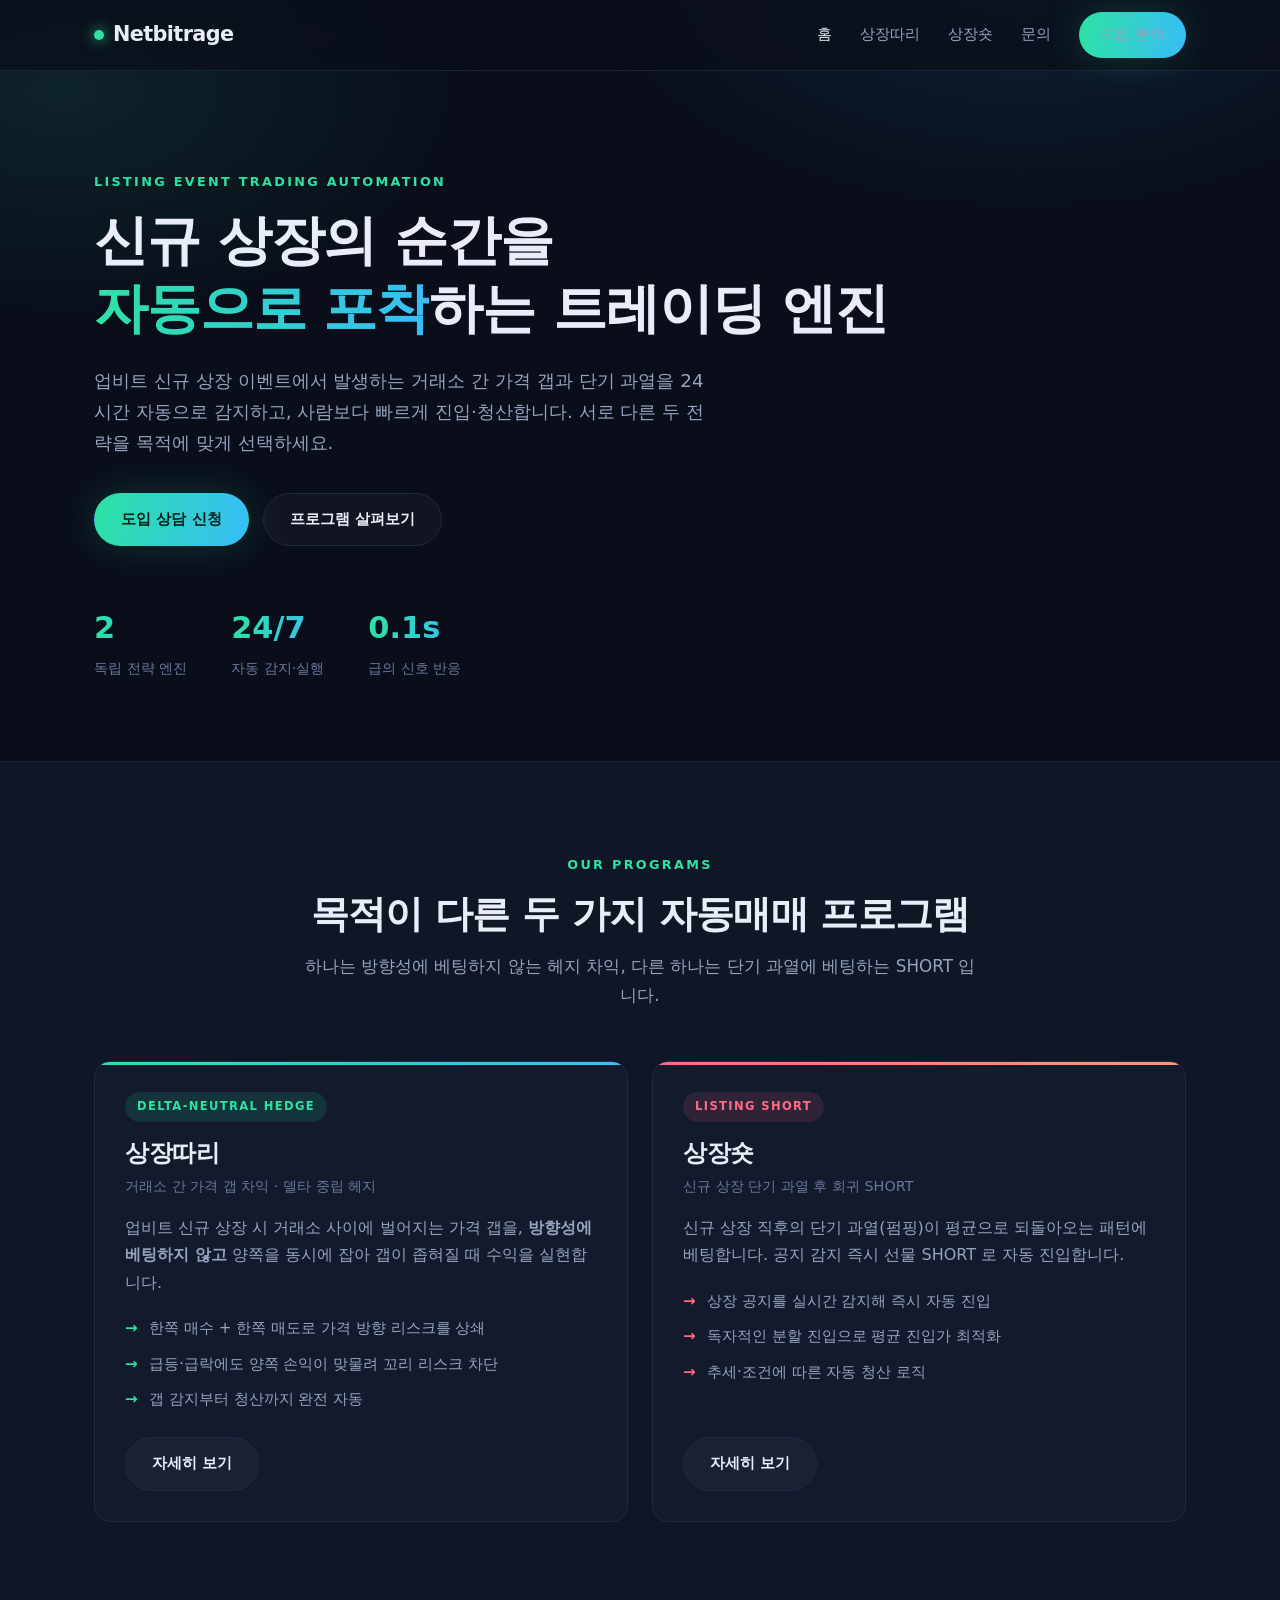
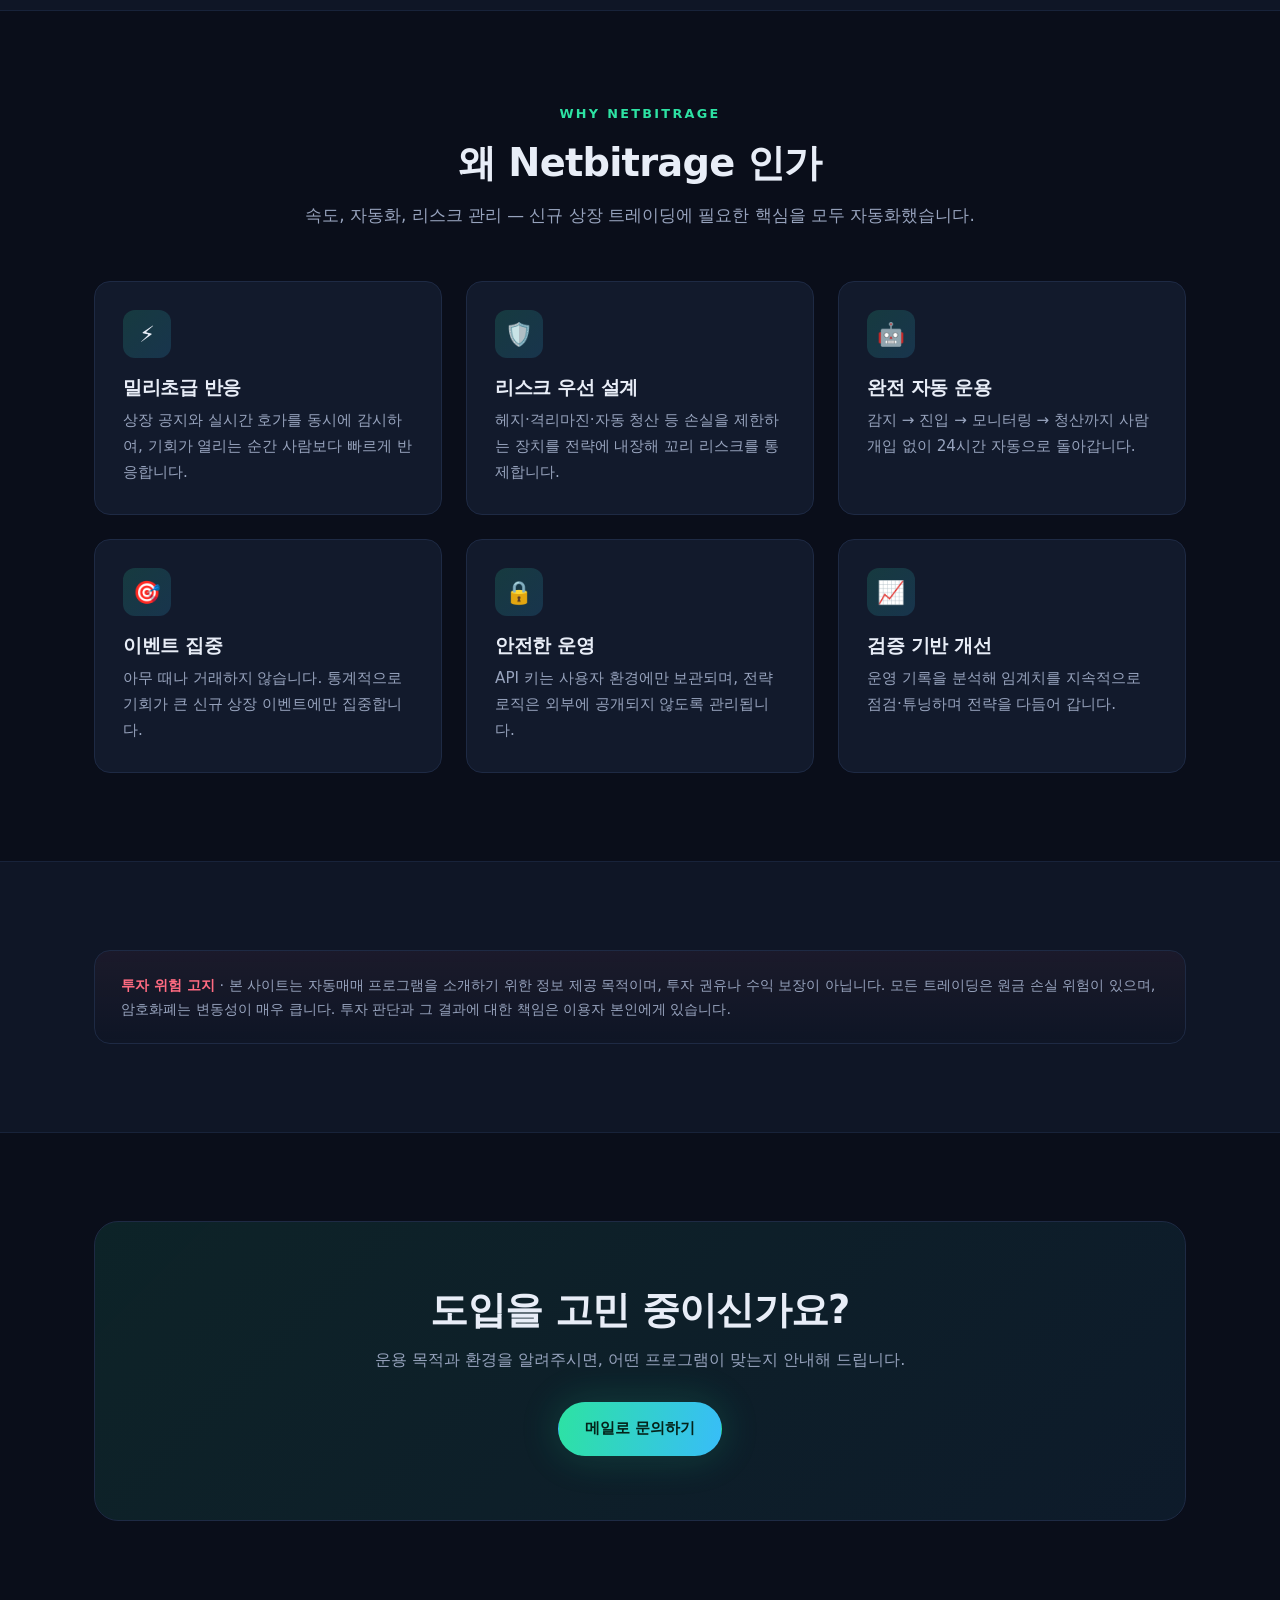
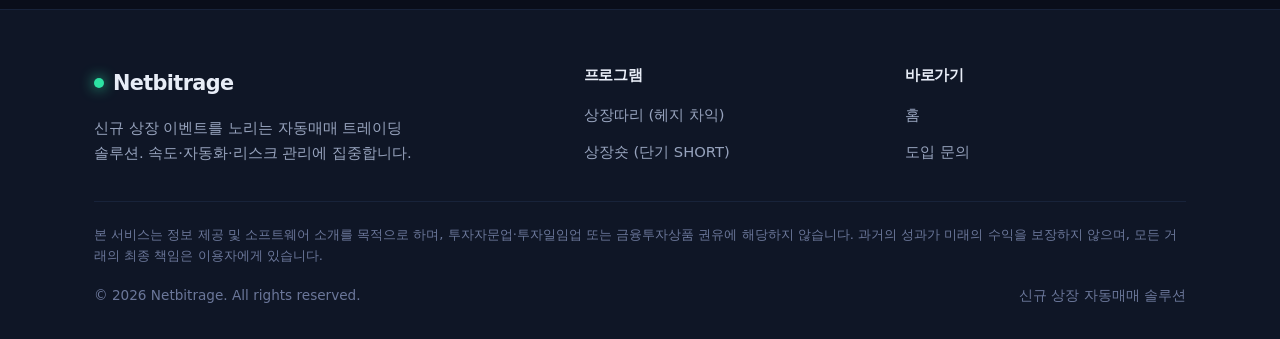
==== index.html @ e35fc5be "홈페이지 드가자" ====
<!DOCTYPE html>
<html lang="ko">
<head>
  <meta charset="UTF-8" />
  <meta name="viewport" content="width=device-width, initial-scale=1.0" />
  <title>Netbitrage | 신규 상장 자동매매 솔루션</title>
  <meta name="description" content="업비트 신규 상장 이벤트를 노리는 두 가지 자동매매 프로그램 — 델타 중립 헤지 차익(상장따리)과 단기 과열 회귀 SHORT(상장숏). 24시간 자동 감지·진입·청산." />
  <link rel="stylesheet" href="css/style.css" />
</head>
<body>
  <!-- 헤더 -->
  <header class="site-header">
    <div class="container">
      <a class="logo" href="index.html"><span class="dot"></span>Netbitrage</a>
      <button class="nav-toggle" aria-label="메뉴 열기"><span></span><span></span><span></span></button>
      <nav class="nav">
        <a href="index.html" class="active">홈</a>
        <a href="arbitrage.html">상장따리</a>
        <a href="short.html">상장숏</a>
        <a href="contact.html">문의</a>
        <a href="contact.html" class="btn btn--primary">도입 문의</a>
      </nav>
    </div>
  </header>

  <main>
    <!-- 히어로 -->
    <section class="hero">
      <div class="container">
        <span class="eyebrow">Listing Event Trading Automation</span>
        <h1>신규 상장의 순간을<br /><span class="gradient-text">자동으로 포착</span>하는 트레이딩 엔진</h1>
        <p class="lead">
          업비트 신규 상장 이벤트에서 발생하는 거래소 간 가격 갭과 단기 과열을
          24시간 자동으로 감지하고, 사람보다 빠르게 진입·청산합니다.
          서로 다른 두 전략을 목적에 맞게 선택하세요.
        </p>
        <div class="hero-actions">
          <a href="contact.html" class="btn btn--primary">도입 상담 신청</a>
          <a href="#programs" class="btn btn--ghost">프로그램 살펴보기</a>
        </div>
        <div class="hero-stats">
          <div class="stat"><strong>2</strong><span>독립 전략 엔진</span></div>
          <div class="stat"><strong>24/7</strong><span>자동 감지·실행</span></div>
          <div class="stat"><strong>0.1s</strong><span>급의 신호 반응</span></div>
        </div>
      </div>
    </section>

    <!-- 프로그램 -->
    <section class="section section--soft" id="programs">
      <div class="container">
        <div class="section-head reveal">
          <span class="eyebrow">Our Programs</span>
          <h2>목적이 다른 두 가지 자동매매 프로그램</h2>
          <p>하나는 방향성에 베팅하지 않는 헤지 차익, 다른 하나는 단기 과열에 베팅하는 SHORT 입니다.</p>
        </div>
        <div class="grid grid--2">
          <article class="card program-card reveal">
            <span class="tag">Delta-Neutral Hedge</span>
            <h3>상장따리</h3>
            <p class="sub">거래소 간 가격 갭 차익 · 델타 중립 헤지</p>
            <p>업비트 신규 상장 시 거래소 사이에 벌어지는 가격 갭을, <strong>방향성에 베팅하지 않고</strong> 양쪽을 동시에 잡아 갭이 좁혀질 때 수익을 실현합니다.</p>
            <ul>
              <li>한쪽 매수 + 한쪽 매도로 가격 방향 리스크를 상쇄</li>
              <li>급등·급락에도 양쪽 손익이 맞물려 꼬리 리스크 차단</li>
              <li>갭 감지부터 청산까지 완전 자동</li>
            </ul>
            <div class="card-foot">
              <a href="arbitrage.html" class="btn btn--ghost">자세히 보기</a>
            </div>
          </article>

          <article class="card program-card is-short reveal">
            <span class="tag">Listing Short</span>
            <h3>상장숏</h3>
            <p class="sub">신규 상장 단기 과열 후 회귀 SHORT</p>
            <p>신규 상장 직후의 단기 과열(펌핑)이 평균으로 되돌아오는 패턴에 베팅합니다. 공지 감지 즉시 선물 SHORT 로 자동 진입합니다.</p>
            <ul>
              <li>상장 공지를 실시간 감지해 즉시 자동 진입</li>
              <li>독자적인 분할 진입으로 평균 진입가 최적화</li>
              <li>추세·조건에 따른 자동 청산 로직</li>
            </ul>
            <div class="card-foot">
              <a href="short.html" class="btn btn--ghost">자세히 보기</a>
            </div>
          </article>
        </div>
      </div>
    </section>

    <!-- 강점 -->
    <section class="section">
      <div class="container">
        <div class="section-head reveal">
          <span class="eyebrow">Why Netbitrage</span>
          <h2>왜 Netbitrage 인가</h2>
          <p>속도, 자동화, 리스크 관리 — 신규 상장 트레이딩에 필요한 핵심을 모두 자동화했습니다.</p>
        </div>
        <div class="grid grid--3">
          <div class="feature reveal">
            <div class="ico">⚡</div>
            <h3>밀리초급 반응</h3>
            <p>상장 공지와 실시간 호가를 동시에 감시하여, 기회가 열리는 순간 사람보다 빠르게 반응합니다.</p>
          </div>
          <div class="feature reveal">
            <div class="ico">🛡️</div>
            <h3>리스크 우선 설계</h3>
            <p>헤지·격리마진·자동 청산 등 손실을 제한하는 장치를 전략에 내장해 꼬리 리스크를 통제합니다.</p>
          </div>
          <div class="feature reveal">
            <div class="ico">🤖</div>
            <h3>완전 자동 운용</h3>
            <p>감지 → 진입 → 모니터링 → 청산까지 사람 개입 없이 24시간 자동으로 돌아갑니다.</p>
          </div>
          <div class="feature reveal">
            <div class="ico">🎯</div>
            <h3>이벤트 집중</h3>
            <p>아무 때나 거래하지 않습니다. 통계적으로 기회가 큰 신규 상장 이벤트에만 집중합니다.</p>
          </div>
          <div class="feature reveal">
            <div class="ico">🔒</div>
            <h3>안전한 운영</h3>
            <p>API 키는 사용자 환경에만 보관되며, 전략 로직은 외부에 공개되지 않도록 관리됩니다.</p>
          </div>
          <div class="feature reveal">
            <div class="ico">📈</div>
            <h3>검증 기반 개선</h3>
            <p>운영 기록을 분석해 임계치를 지속적으로 점검·튜닝하며 전략을 다듬어 갑니다.</p>
          </div>
        </div>
      </div>
    </section>

    <!-- 리스크 고지 -->
    <section class="section section--soft">
      <div class="container">
        <div class="notice reveal">
          <p><strong>투자 위험 고지</strong> · 본 사이트는 자동매매 프로그램을 소개하기 위한 정보 제공 목적이며, 투자 권유나 수익 보장이 아닙니다. 모든 트레이딩은 원금 손실 위험이 있으며, 암호화폐는 변동성이 매우 큽니다. 투자 판단과 그 결과에 대한 책임은 이용자 본인에게 있습니다.</p>
        </div>
      </div>
    </section>

    <!-- CTA -->
    <section class="section">
      <div class="container">
        <div class="cta-banner reveal">
          <h2>도입을 고민 중이신가요?</h2>
          <p>운용 목적과 환경을 알려주시면, 어떤 프로그램이 맞는지 안내해 드립니다.</p>
          <a href="contact.html" class="btn btn--primary">메일로 문의하기</a>
        </div>
      </div>
    </section>
  </main>

  <!-- 푸터 -->
  <footer class="site-footer">
    <div class="container">
      <div class="footer-grid">
        <div>
          <a class="logo" href="index.html"><span class="dot"></span>Netbitrage</a>
          <p>신규 상장 이벤트를 노리는 자동매매 트레이딩 솔루션. 속도·자동화·리스크 관리에 집중합니다.</p>
        </div>
        <div class="footer-col">
          <h4>프로그램</h4>
          <ul>
            <li><a href="arbitrage.html">상장따리 (헤지 차익)</a></li>
            <li><a href="short.html">상장숏 (단기 SHORT)</a></li>
          </ul>
        </div>
        <div class="footer-col">
          <h4>바로가기</h4>
          <ul>
            <li><a href="index.html">홈</a></li>
            <li><a href="contact.html">도입 문의</a></li>
          </ul>
        </div>
      </div>
      <p class="footer-disclaimer">
        본 서비스는 정보 제공 및 소프트웨어 소개를 목적으로 하며, 투자자문업·투자일임업 또는 금융투자상품 권유에 해당하지 않습니다.
        과거의 성과가 미래의 수익을 보장하지 않으며, 모든 거래의 최종 책임은 이용자에게 있습니다.
      </p>
      <div class="footer-bottom">
        <span>© <span id="year">2026</span> Netbitrage. All rights reserved.</span>
        <span>신규 상장 자동매매 솔루션</span>
      </div>
    </div>
  </footer>

  <script src="js/main.js"></script>
</body>
</html>
---- css/style.css ----
/* =========================================================
   Netbitrage — 다크 테마 디자인 시스템
   딥 네이비 배경 + 민트/그린 액센트, 트레이딩/핀테크 톤
   ========================================================= */

:root {
  /* 색상 */
  --bg: #0a0e1a;
  --bg-soft: #0f1626;
  --bg-card: #121a2c;
  --bg-card-hover: #16203450;
  --border: #1e2a44;
  --border-soft: #18233a;

  --text: #e8edf7;
  --text-muted: #97a3bd;
  --text-dim: #6b779a;

  --accent: #2de2a3;       /* 민트 그린 */
  --accent-2: #38bdf8;     /* 시안 */
  --accent-down: #ff6b81;  /* SHORT/하락 */
  --accent-up: #2de2a3;    /* LONG/상승 */

  --glow: 0 0 40px rgba(45, 226, 163, 0.18);
  --shadow: 0 16px 40px rgba(0, 0, 0, 0.45);

  /* 레이아웃 */
  --maxw: 1140px;
  --radius: 16px;
  --radius-sm: 10px;

  --font: "Pretendard", -apple-system, BlinkMacSystemFont, "Segoe UI",
    "Apple SD Gothic Neo", "Malgun Gothic", system-ui, sans-serif;
}

* { box-sizing: border-box; margin: 0; padding: 0; }

html { scroll-behavior: smooth; }

body {
  font-family: var(--font);
  background: var(--bg);
  color: var(--text);
  line-height: 1.7;
  -webkit-font-smoothing: antialiased;
  overflow-x: hidden;
}

/* 배경 글로우 */
body::before {
  content: "";
  position: fixed;
  inset: 0;
  background:
    radial-gradient(60% 50% at 80% -5%, rgba(56, 189, 248, 0.12), transparent 60%),
    radial-gradient(55% 45% at 5% 10%, rgba(45, 226, 163, 0.1), transparent 60%);
  pointer-events: none;
  z-index: 0;
}

.container {
  width: 100%;
  max-width: var(--maxw);
  margin: 0 auto;
  padding: 0 24px;
  position: relative;
  z-index: 1;
}

a { color: inherit; text-decoration: none; }
img { max-width: 100%; display: block; }

/* ---------- 타이포 ---------- */
h1, h2, h3, h4 { line-height: 1.25; letter-spacing: -0.02em; font-weight: 700; }
h1 { font-size: clamp(2.1rem, 5vw, 3.4rem); }
h2 { font-size: clamp(1.6rem, 3.5vw, 2.4rem); }
h3 { font-size: 1.2rem; }

.eyebrow {
  display: inline-block;
  font-size: 0.8rem;
  letter-spacing: 0.18em;
  text-transform: uppercase;
  color: var(--accent);
  font-weight: 600;
  margin-bottom: 14px;
}

.gradient-text {
  background: linear-gradient(100deg, var(--accent), var(--accent-2));
  -webkit-background-clip: text;
  background-clip: text;
  -webkit-text-fill-color: transparent;
}

/* ---------- 버튼 ---------- */
.btn {
  display: inline-flex;
  align-items: center;
  gap: 8px;
  padding: 13px 26px;
  border-radius: 999px;
  font-weight: 600;
  font-size: 0.95rem;
  border: 1px solid transparent;
  cursor: pointer;
  transition: transform 0.15s ease, box-shadow 0.2s ease, background 0.2s ease;
  font-family: inherit;
}
.btn--primary {
  background: linear-gradient(100deg, var(--accent), var(--accent-2));
  color: #04231a;
  box-shadow: var(--glow);
}
.btn--primary:hover { transform: translateY(-2px); box-shadow: 0 0 50px rgba(45, 226, 163, 0.4); }
.btn--ghost {
  background: rgba(255, 255, 255, 0.03);
  border-color: var(--border);
  color: var(--text);
}
.btn--ghost:hover { border-color: var(--accent); color: var(--accent); }
.btn--block { width: 100%; justify-content: center; }

/* ---------- 헤더 ---------- */
.site-header {
  position: sticky;
  top: 0;
  z-index: 50;
  backdrop-filter: blur(14px);
  background: rgba(10, 14, 26, 0.72);
  border-bottom: 1px solid var(--border-soft);
}
.site-header .container {
  display: flex;
  align-items: center;
  justify-content: space-between;
  height: 70px;
}
.logo {
  font-size: 1.3rem;
  font-weight: 800;
  letter-spacing: -0.03em;
  display: flex;
  align-items: center;
  gap: 9px;
}
.logo .dot {
  width: 10px; height: 10px;
  border-radius: 50%;
  background: var(--accent);
  box-shadow: 0 0 14px var(--accent);
}
.nav { display: flex; align-items: center; gap: 28px; }
.nav a { color: var(--text-muted); font-size: 0.95rem; font-weight: 500; transition: color 0.15s; }
.nav a:hover, .nav a.active { color: var(--text); }
.nav .btn { padding: 9px 20px; }

.nav-toggle {
  display: none;
  flex-direction: column;
  gap: 5px;
  background: none;
  border: 0;
  cursor: pointer;
  padding: 6px;
}
.nav-toggle span { width: 24px; height: 2px; background: var(--text); border-radius: 2px; transition: 0.2s; }

/* ---------- 섹션 ---------- */
.section { padding: 88px 0; }
.section--soft { background: var(--bg-soft); border-block: 1px solid var(--border-soft); }
.section-head { max-width: 680px; margin: 0 auto 52px; text-align: center; }
.section-head p { color: var(--text-muted); margin-top: 14px; font-size: 1.05rem; }

/* ---------- 히어로 ---------- */
.hero { padding: 96px 0 80px; position: relative; }
.hero .eyebrow { animation: fadeUp 0.6s ease both; }
.hero h1 { max-width: 880px; animation: fadeUp 0.6s 0.05s ease both; }
.hero .lead {
  max-width: 620px;
  margin-top: 22px;
  color: var(--text-muted);
  font-size: 1.15rem;
  animation: fadeUp 0.6s 0.1s ease both;
}
.hero-actions { display: flex; gap: 14px; margin-top: 34px; flex-wrap: wrap; animation: fadeUp 0.6s 0.15s ease both; }
.hero-stats {
  display: flex;
  gap: 44px;
  margin-top: 56px;
  flex-wrap: wrap;
  animation: fadeUp 0.6s 0.2s ease both;
}
.hero-stats .stat strong {
  display: block;
  font-size: 1.9rem;
  font-weight: 800;
  background: linear-gradient(100deg, var(--accent), var(--accent-2));
  -webkit-background-clip: text; background-clip: text; -webkit-text-fill-color: transparent;
}
.hero-stats .stat span { color: var(--text-dim); font-size: 0.9rem; }

/* ---------- 그리드 / 카드 ---------- */
.grid { display: grid; gap: 24px; }
.grid--2 { grid-template-columns: repeat(2, 1fr); }
.grid--3 { grid-template-columns: repeat(3, 1fr); }
.grid--4 { grid-template-columns: repeat(4, 1fr); }

.card {
  background: var(--bg-card);
  border: 1px solid var(--border);
  border-radius: var(--radius);
  padding: 30px;
  transition: transform 0.2s ease, border-color 0.2s ease, box-shadow 0.2s ease;
}
.card:hover { transform: translateY(-4px); border-color: #2c3c60; box-shadow: var(--shadow); }

/* 프로그램 카드 */
.program-card { display: flex; flex-direction: column; position: relative; overflow: hidden; }
.program-card::before {
  content: "";
  position: absolute;
  inset: 0 0 auto 0;
  height: 3px;
  background: linear-gradient(90deg, var(--accent), var(--accent-2));
}
.program-card.is-short::before { background: linear-gradient(90deg, var(--accent-down), #ff9a6b); }
.program-card .tag {
  align-self: flex-start;
  font-size: 0.72rem;
  letter-spacing: 0.12em;
  text-transform: uppercase;
  padding: 5px 12px;
  border-radius: 999px;
  background: rgba(45, 226, 163, 0.12);
  color: var(--accent);
  font-weight: 700;
  margin-bottom: 16px;
}
.program-card.is-short .tag { background: rgba(255, 107, 129, 0.12); color: var(--accent-down); }
.program-card h3 { font-size: 1.5rem; margin-bottom: 6px; }
.program-card .sub { color: var(--text-dim); font-size: 0.9rem; margin-bottom: 16px; }
.program-card p { color: var(--text-muted); margin-bottom: 20px; }
.program-card ul { list-style: none; display: flex; flex-direction: column; gap: 10px; margin-bottom: 24px; }
.program-card ul li { position: relative; padding-left: 24px; color: var(--text-muted); font-size: 0.95rem; }
.program-card ul li::before {
  content: "→";
  position: absolute; left: 0;
  color: var(--accent);
  font-weight: 700;
}
.program-card.is-short ul li::before { color: var(--accent-down); }
.program-card .card-foot { margin-top: auto; }

/* 강점 카드 */
.feature {
  background: var(--bg-card);
  border: 1px solid var(--border);
  border-radius: var(--radius);
  padding: 28px;
}
.feature .ico {
  width: 48px; height: 48px;
  display: grid; place-items: center;
  border-radius: 12px;
  background: linear-gradient(135deg, rgba(45,226,163,0.16), rgba(56,189,248,0.16));
  font-size: 1.4rem;
  margin-bottom: 18px;
}
.feature h3 { margin-bottom: 8px; }
.feature p { color: var(--text-muted); font-size: 0.95rem; }

/* ---------- 파라미터 카드 ---------- */
.param {
  background: var(--bg-card);
  border: 1px solid var(--border);
  border-radius: var(--radius);
  padding: 26px;
  transition: transform 0.2s ease, border-color 0.2s ease;
}
.param:hover { transform: translateY(-3px); border-color: #2c3c60; }
.param strong {
  display: block;
  font-size: 1.9rem;
  font-weight: 800;
  margin-bottom: 6px;
  background: linear-gradient(100deg, var(--accent), var(--accent-2));
  -webkit-background-clip: text; background-clip: text; -webkit-text-fill-color: transparent;
}
.param.is-short strong { background: linear-gradient(100deg, var(--accent-down), #ff9a6b); -webkit-background-clip: text; background-clip: text; -webkit-text-fill-color: transparent; }
.param span { color: var(--text-muted); font-size: 0.9rem; }

/* 헤지 다이어그램 레그의 수치 강조 */
.hedge .leg .fig { font-size: 0.85rem; color: var(--text-dim); margin-top: 10px; }
.hedge .leg .fig b { color: var(--text); font-weight: 700; }

/* ---------- 흐름 다이어그램 (단계) ---------- */
.flow { display: grid; grid-template-columns: repeat(4, 1fr); gap: 16px; counter-reset: step; }
.flow .step {
  background: var(--bg-card);
  border: 1px solid var(--border);
  border-radius: var(--radius-sm);
  padding: 24px 20px;
  position: relative;
}
.flow .step .n {
  display: inline-grid; place-items: center;
  width: 30px; height: 30px;
  border-radius: 8px;
  background: rgba(45, 226, 163, 0.12);
  color: var(--accent);
  font-weight: 800;
  margin-bottom: 14px;
}
.flow .step h4 { margin-bottom: 6px; font-size: 1.05rem; }
.flow .step p { color: var(--text-muted); font-size: 0.9rem; }

/* ---------- 헤지 직관 다이어그램 ---------- */
.hedge {
  display: grid;
  grid-template-columns: 1fr auto 1fr;
  align-items: stretch;
  gap: 18px;
  margin-top: 12px;
}
.hedge .leg {
  border-radius: var(--radius);
  padding: 28px;
  border: 1px solid var(--border);
  background: var(--bg-card);
}
.hedge .leg.long { border-color: rgba(45, 226, 163, 0.4); }
.hedge .leg.short { border-color: rgba(255, 107, 129, 0.4); }
.hedge .leg .label { font-size: 0.78rem; letter-spacing: 0.12em; text-transform: uppercase; font-weight: 700; }
.hedge .leg.long .label { color: var(--accent-up); }
.hedge .leg.short .label { color: var(--accent-down); }
.hedge .leg h4 { font-size: 1.2rem; margin: 8px 0; }
.hedge .leg p { color: var(--text-muted); font-size: 0.92rem; }
.hedge .plus {
  align-self: center;
  font-size: 1.6rem;
  color: var(--text-dim);
  font-weight: 700;
}

/* ---------- 페이지 히어로 (서브페이지) ---------- */
.page-hero { padding: 64px 0 40px; }
.breadcrumb { color: var(--text-dim); font-size: 0.9rem; margin-bottom: 16px; }
.breadcrumb a:hover { color: var(--accent); }
.page-hero h1 { max-width: 760px; }
.page-hero .lead { color: var(--text-muted); margin-top: 18px; max-width: 640px; font-size: 1.1rem; }

/* ---------- prose ---------- */
.prose { max-width: 760px; }
.prose p { color: var(--text-muted); margin-bottom: 18px; }
.prose h2 { margin: 40px 0 16px; }
.prose strong { color: var(--text); }

/* ---------- 리스크 고지 배너 ---------- */
.notice {
  border: 1px solid var(--border);
  background: linear-gradient(180deg, rgba(255,107,129,0.05), transparent);
  border-radius: var(--radius);
  padding: 22px 26px;
}
.notice strong { color: var(--accent-down); }
.notice p { color: var(--text-muted); font-size: 0.9rem; margin: 0; }

/* ---------- CTA ---------- */
.cta-banner {
  text-align: center;
  background: linear-gradient(135deg, rgba(45,226,163,0.1), rgba(56,189,248,0.08));
  border: 1px solid var(--border);
  border-radius: 24px;
  padding: 64px 32px;
}
.cta-banner h2 { margin-bottom: 12px; }
.cta-banner p { color: var(--text-muted); margin-bottom: 28px; }

/* ---------- 문의 폼 ---------- */
.contact-wrap { display: grid; grid-template-columns: 1fr 1.2fr; gap: 48px; align-items: start; }
.contact-info h2 { margin-bottom: 16px; }
.contact-info p { color: var(--text-muted); margin-bottom: 22px; }
.contact-list { list-style: none; display: flex; flex-direction: column; gap: 16px; }
.contact-list li { display: flex; gap: 14px; align-items: flex-start; }
.contact-list .ico {
  width: 40px; height: 40px; flex: none;
  display: grid; place-items: center;
  border-radius: 10px;
  background: rgba(45,226,163,0.1);
  font-size: 1.1rem;
}
.contact-list .k { font-size: 0.8rem; color: var(--text-dim); }
.contact-list .v { font-weight: 600; }

.form-card { background: var(--bg-card); border: 1px solid var(--border); border-radius: var(--radius); padding: 32px; }
.field { margin-bottom: 18px; }
.field label { display: block; font-size: 0.88rem; color: var(--text-muted); margin-bottom: 7px; font-weight: 500; }
.field input, .field select, .field textarea {
  width: 100%;
  background: var(--bg);
  border: 1px solid var(--border);
  border-radius: var(--radius-sm);
  padding: 12px 14px;
  color: var(--text);
  font-family: inherit;
  font-size: 0.95rem;
  transition: border-color 0.15s;
}
.field input:focus, .field select:focus, .field textarea:focus { outline: none; border-color: var(--accent); }
.field textarea { resize: vertical; min-height: 120px; }
.field select { appearance: none; cursor: pointer; }

.hp { position: absolute; left: -9999px; opacity: 0; height: 0; width: 0; }

.form-msg { display: none; border-radius: var(--radius-sm); padding: 12px 16px; font-size: 0.9rem; margin-bottom: 16px; }
.form-msg.show { display: block; }
.form-msg.success { background: rgba(45,226,163,0.12); color: var(--accent); border: 1px solid rgba(45,226,163,0.3); }
.form-msg.error { background: rgba(255,107,129,0.1); color: var(--accent-down); border: 1px solid rgba(255,107,129,0.3); }

/* ---------- 푸터 ---------- */
.site-footer { border-top: 1px solid var(--border-soft); padding: 56px 0 32px; background: var(--bg-soft); }
.footer-grid { display: grid; grid-template-columns: 1.6fr 1fr 1fr; gap: 40px; margin-bottom: 36px; }
.footer-grid .logo { margin-bottom: 14px; }
.footer-grid p { color: var(--text-muted); font-size: 0.92rem; max-width: 320px; }
.footer-col h4 { font-size: 0.95rem; margin-bottom: 16px; color: var(--text); }
.footer-col ul { list-style: none; display: flex; flex-direction: column; gap: 10px; }
.footer-col a { color: var(--text-muted); font-size: 0.92rem; }
.footer-col a:hover { color: var(--accent); }
.footer-disclaimer {
  color: var(--text-dim);
  font-size: 0.82rem;
  border-top: 1px solid var(--border-soft);
  padding-top: 22px;
  margin-bottom: 18px;
  line-height: 1.6;
}
.footer-bottom {
  display: flex;
  justify-content: space-between;
  color: var(--text-dim);
  font-size: 0.85rem;
  flex-wrap: wrap;
  gap: 8px;
}

/* ---------- 애니메이션 ---------- */
@keyframes fadeUp {
  from { opacity: 0; transform: translateY(16px); }
  to { opacity: 1; transform: translateY(0); }
}
.reveal { opacity: 0; transform: translateY(20px); transition: opacity 0.6s ease, transform 0.6s ease; }
.reveal.in { opacity: 1; transform: translateY(0); }

/* ---------- 반응형 ---------- */
@media (max-width: 900px) {
  .grid--3, .grid--4 { grid-template-columns: repeat(2, 1fr); }
  .flow { grid-template-columns: repeat(2, 1fr); }
  .contact-wrap { grid-template-columns: 1fr; gap: 32px; }
  .footer-grid { grid-template-columns: 1fr 1fr; }
}
@media (max-width: 680px) {
  .nav {
    position: fixed;
    top: 70px; right: 0;
    width: 240px;
    height: calc(100vh - 70px);
    flex-direction: column;
    align-items: flex-start;
    background: var(--bg-soft);
    border-left: 1px solid var(--border);
    padding: 28px 24px;
    gap: 20px;
    transform: translateX(100%);
    transition: transform 0.25s ease;
  }
  .nav.open { transform: translateX(0); }
  .nav-toggle { display: flex; }
  .grid--2, .grid--3, .grid--4 { grid-template-columns: 1fr; }
  .flow { grid-template-columns: 1fr; }
  .hedge { grid-template-columns: 1fr; }
  .hedge .plus { transform: rotate(90deg); }
  .footer-grid { grid-template-columns: 1fr; }
  .section { padding: 64px 0; }
}
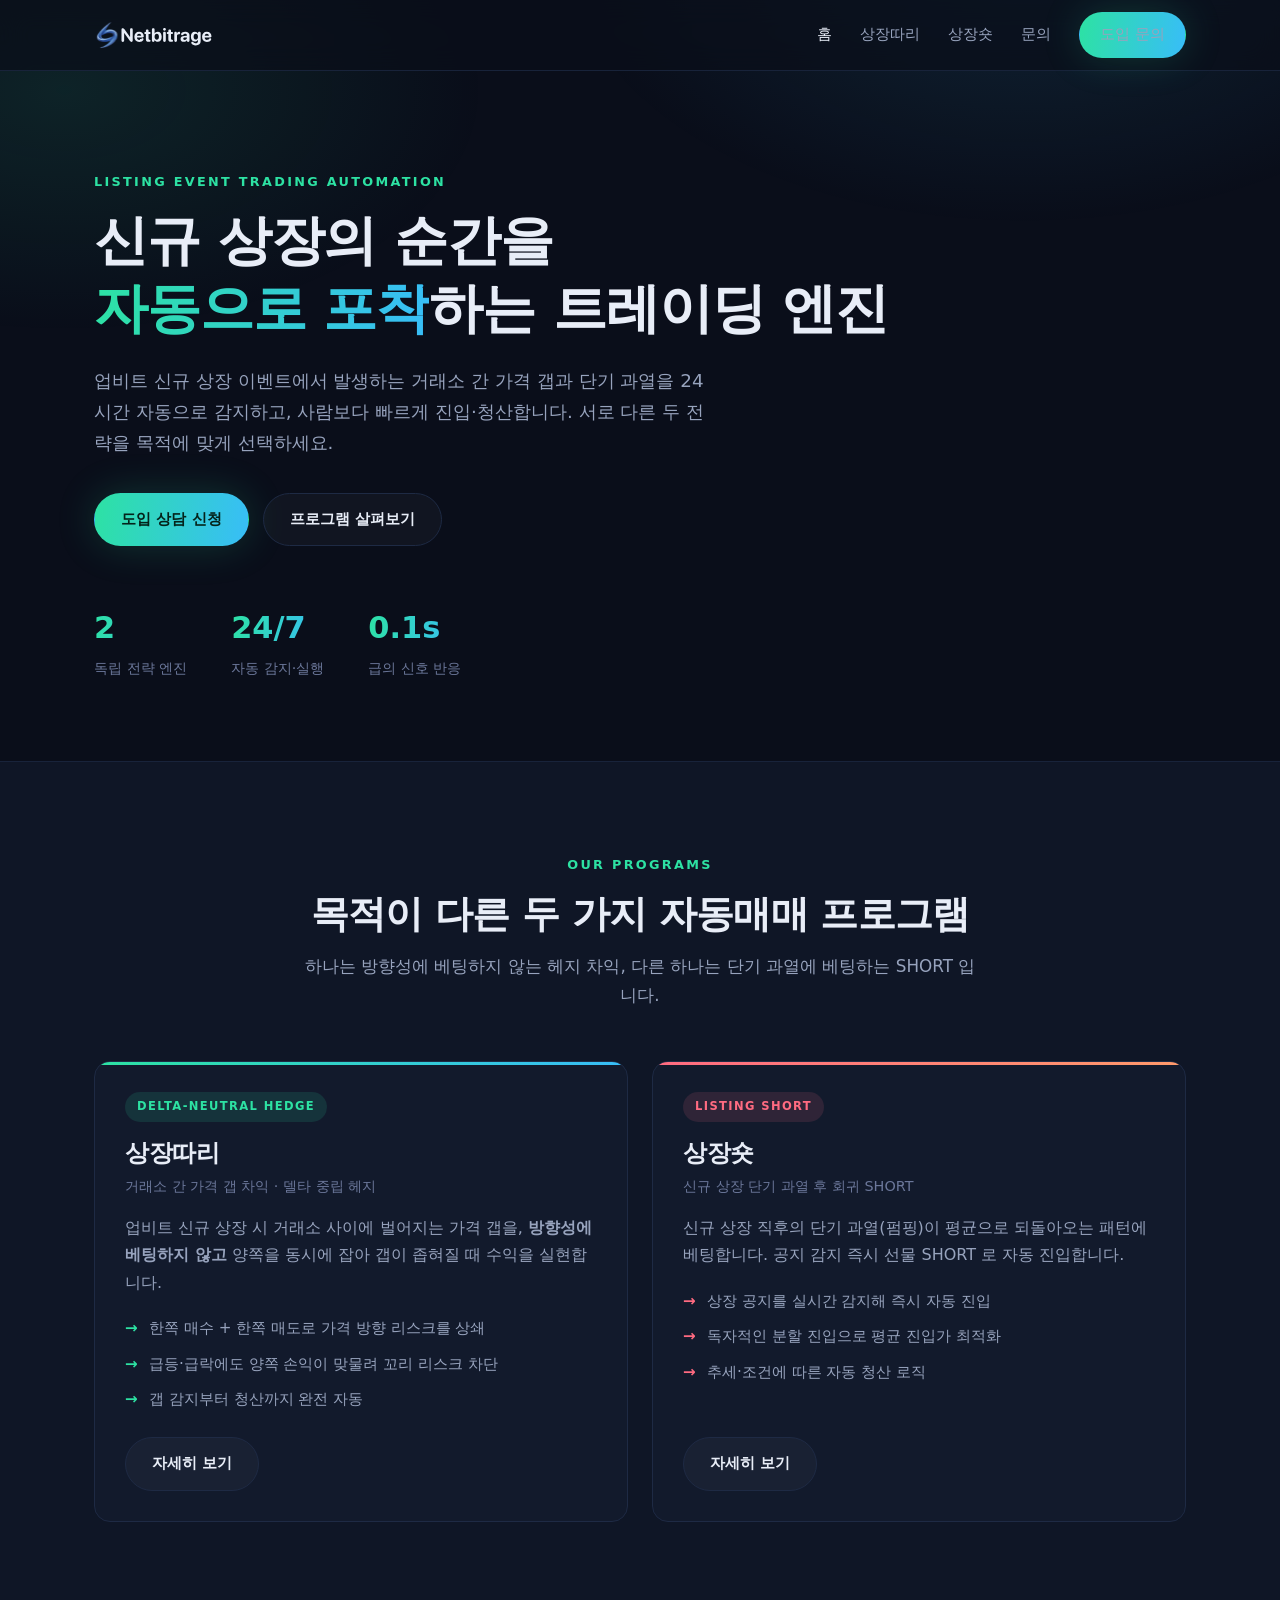
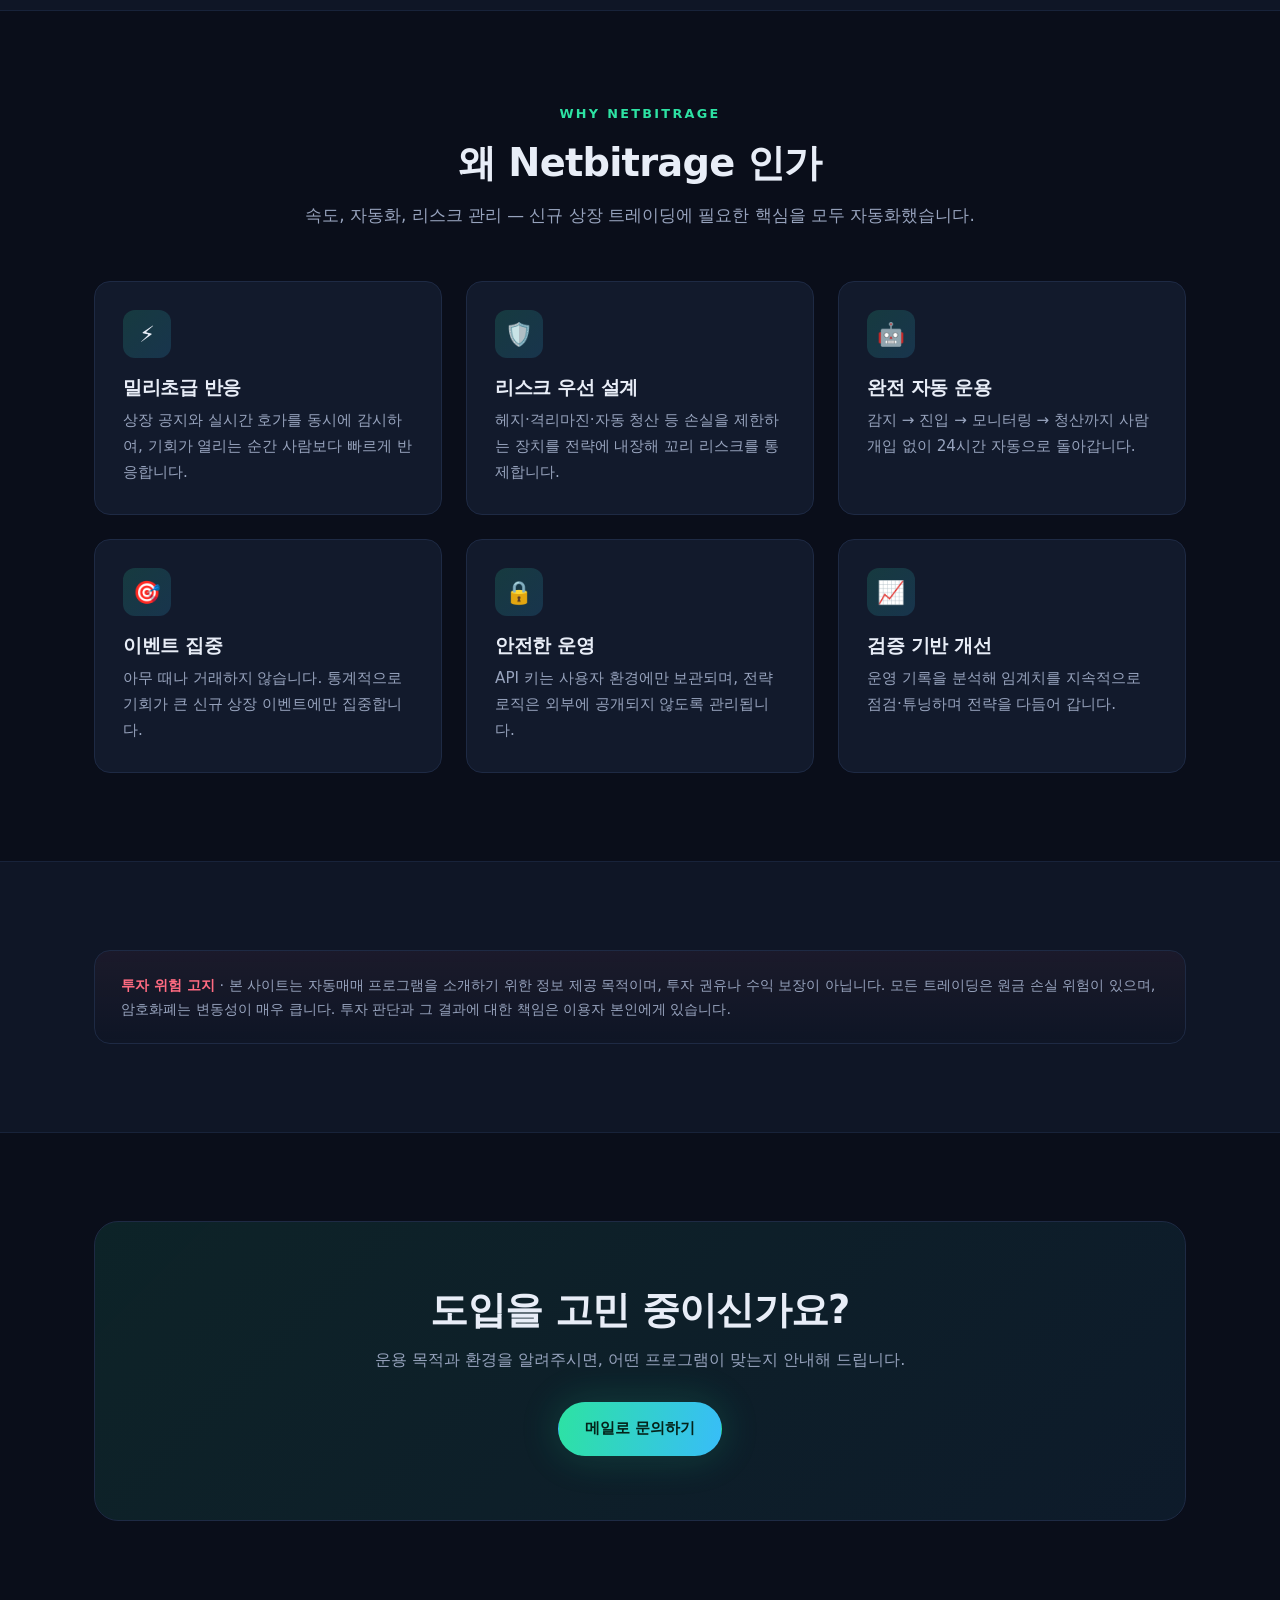
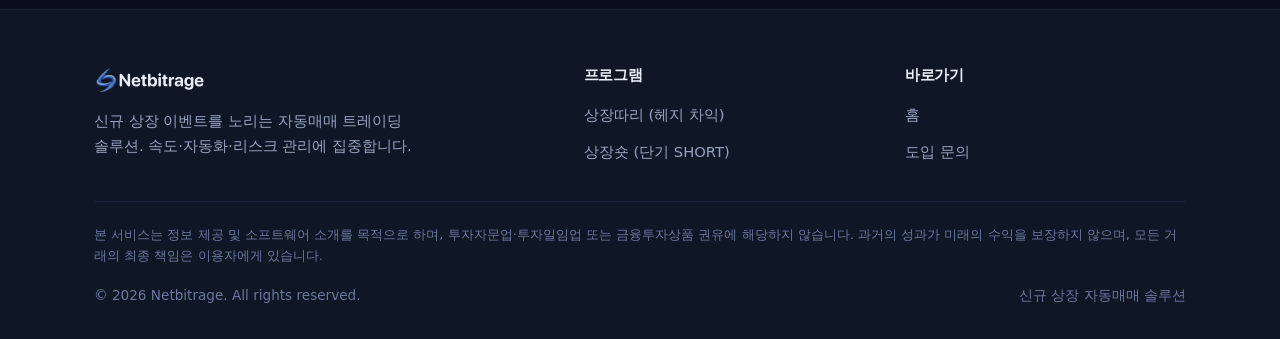
==== commit 93f71e53: "로고 svg 이미지 삽입" ====
--- a/index.html
+++ b/index.html
@@ -11,7 +11,7 @@
   <!-- 헤더 -->
   <header class="site-header">
     <div class="container">
-      <a class="logo" href="index.html"><span class="dot"></span>Netbitrage</a>
+      <a class="logo" href="index.html"><img class="logo-img" src="image/logo-netbitrage.svg" alt="Netbitrage" /></a>
       <button class="nav-toggle" aria-label="메뉴 열기"><span></span><span></span><span></span></button>
       <nav class="nav">
         <a href="index.html" class="active">홈</a>
@@ -157,7 +157,7 @@
     <div class="container">
       <div class="footer-grid">
         <div>
-          <a class="logo" href="index.html"><span class="dot"></span>Netbitrage</a>
+          <a class="logo" href="index.html"><img class="logo-img" src="image/logo-netbitrage.svg" alt="Netbitrage" /></a>
           <p>신규 상장 이벤트를 노리는 자동매매 트레이딩 솔루션. 속도·자동화·리스크 관리에 집중합니다.</p>
         </div>
         <div class="footer-col">
--- a/css/style.css
+++ b/css/style.css
@@ -150,6 +150,8 @@
   background: var(--accent);
   box-shadow: 0 0 14px var(--accent);
 }
+.logo-img { height: 30px; width: auto; display: block; }
+.site-footer .logo-img { height: 28px; }
 .nav { display: flex; align-items: center; gap: 28px; }
 .nav a { color: var(--text-muted); font-size: 0.95rem; font-weight: 500; transition: color 0.15s; }
 .nav a:hover, .nav a.active { color: var(--text); }
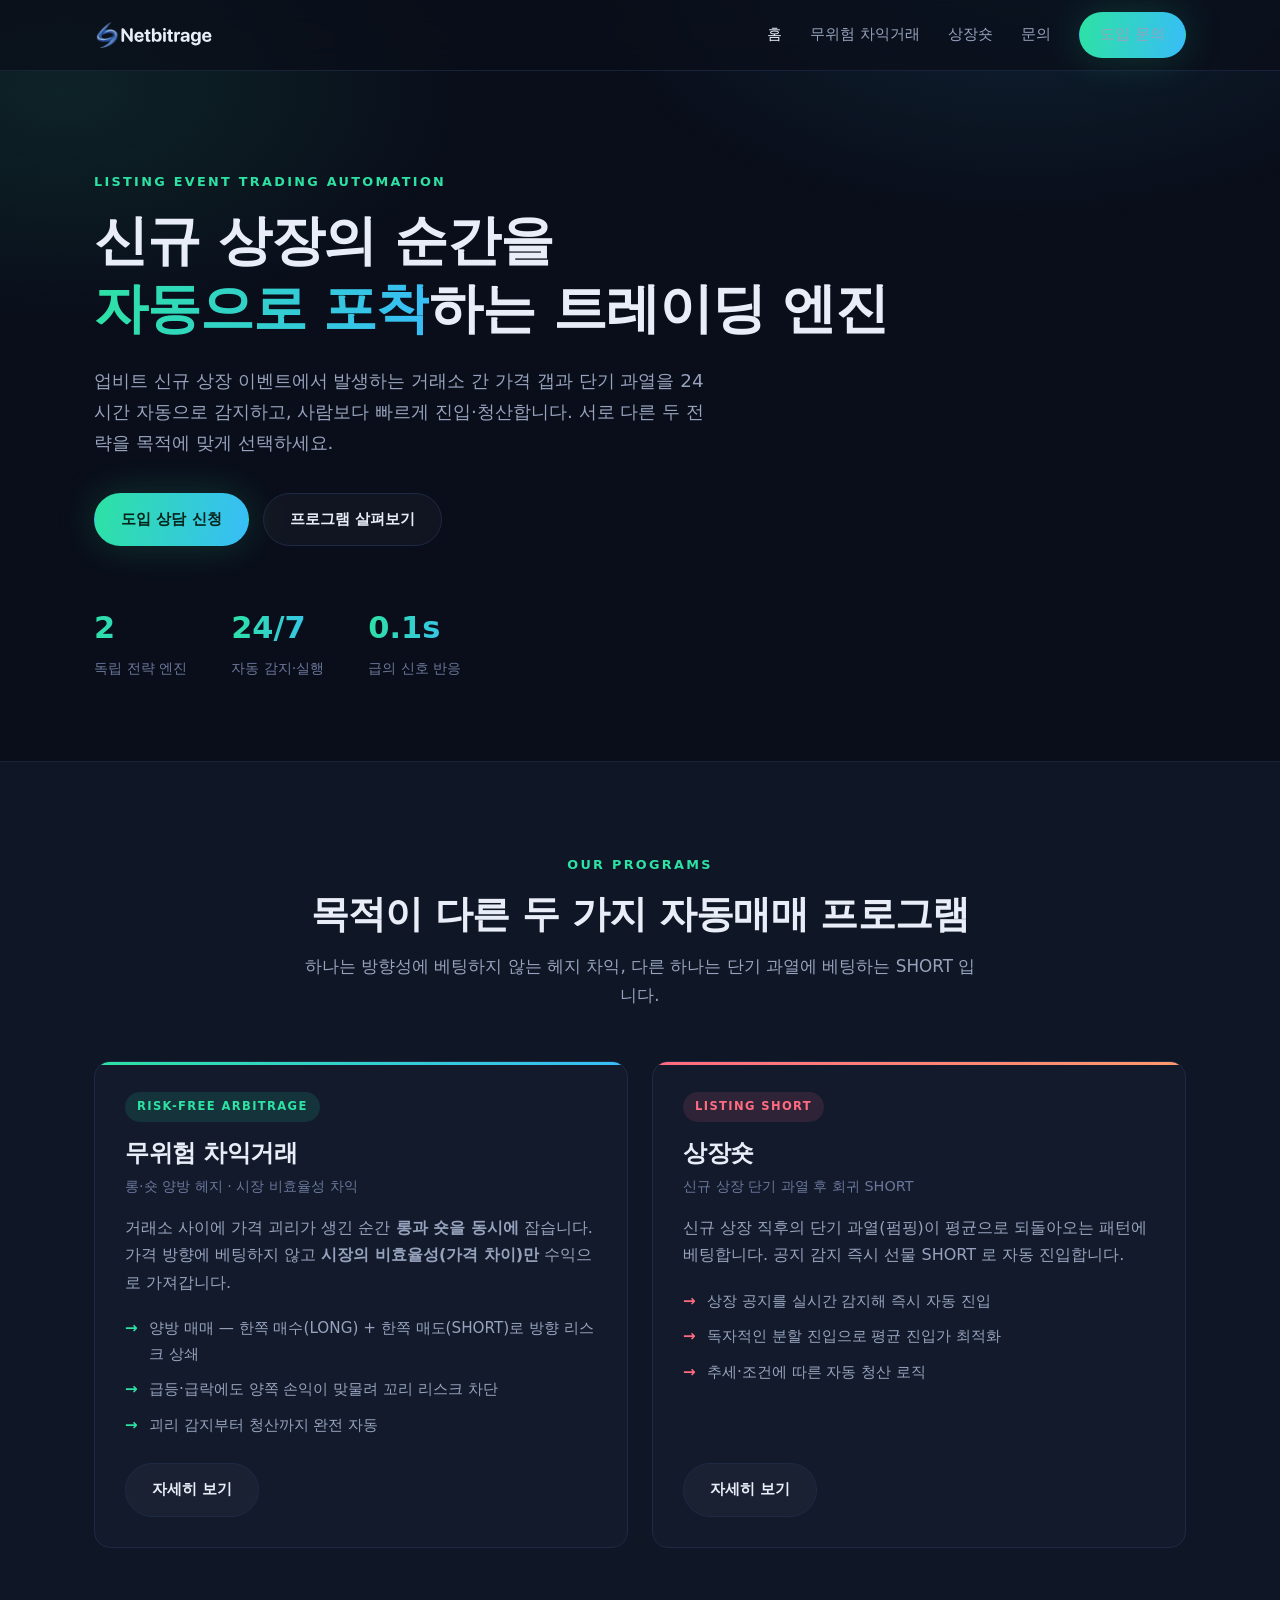
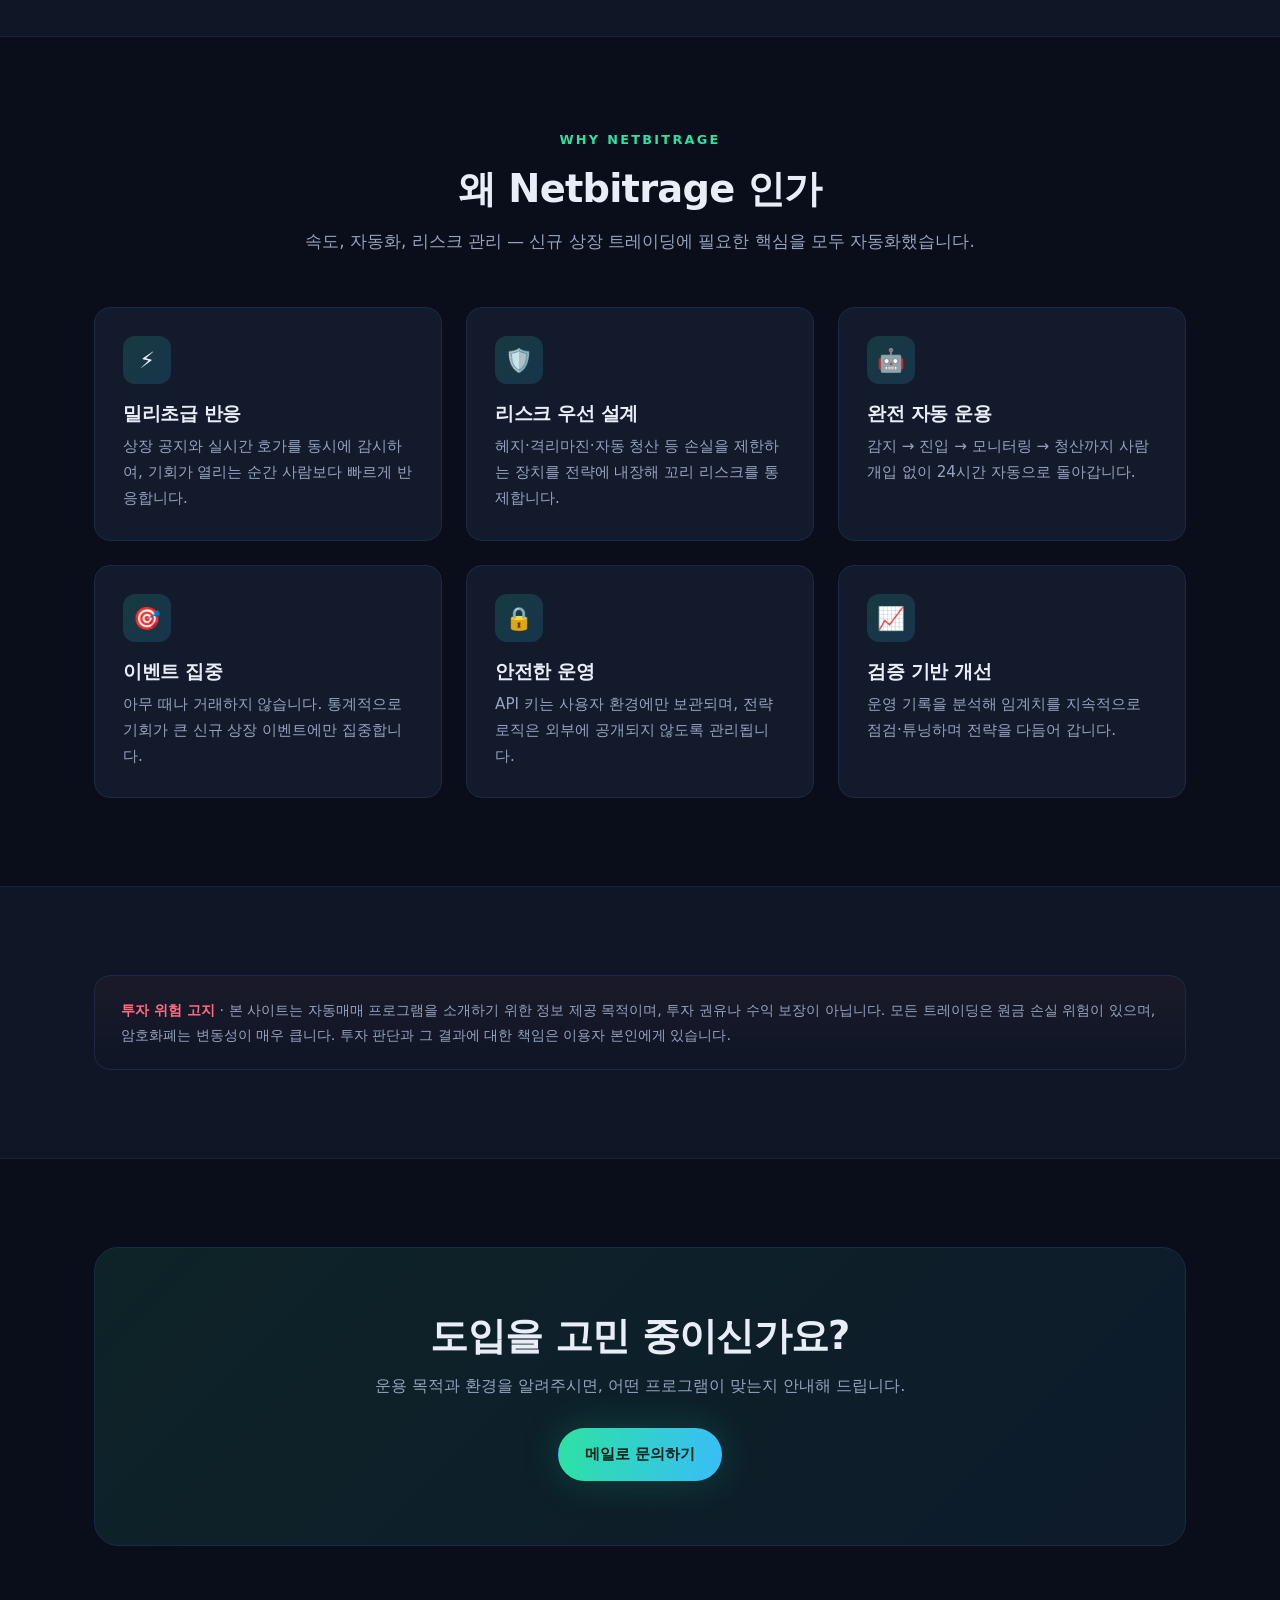
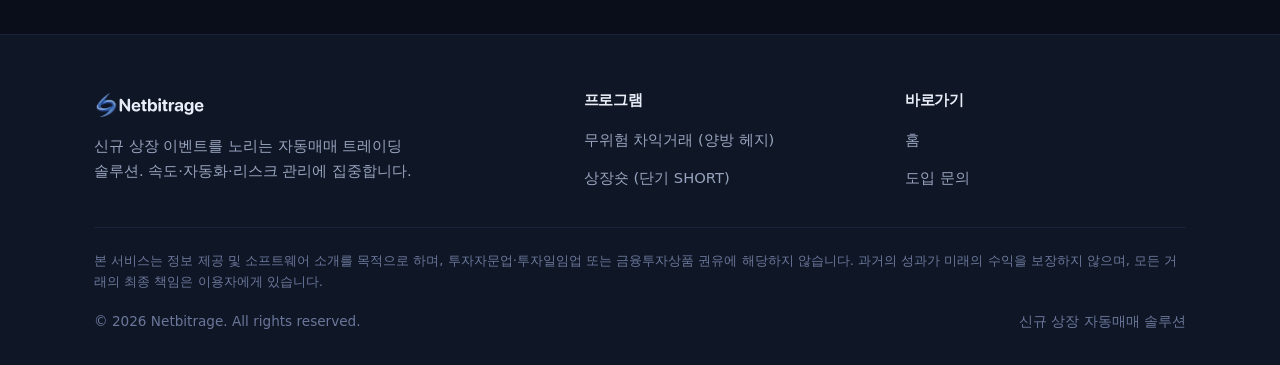
==== commit 530e175f: "내용수정" ====
--- a/index.html
+++ b/index.html
@@ -4,7 +4,7 @@
   <meta charset="UTF-8" />
   <meta name="viewport" content="width=device-width, initial-scale=1.0" />
   <title>Netbitrage | 신규 상장 자동매매 솔루션</title>
-  <meta name="description" content="업비트 신규 상장 이벤트를 노리는 두 가지 자동매매 프로그램 — 델타 중립 헤지 차익(상장따리)과 단기 과열 회귀 SHORT(상장숏). 24시간 자동 감지·진입·청산." />
+  <meta name="description" content="업비트 신규 상장 이벤트를 노리는 두 가지 자동매매 프로그램 — 롱·숏 양방 헤지로 시장 비효율성을 먹는 무위험 차익거래와 단기 과열 회귀 SHORT(상장숏). 24시간 자동 감지·진입·청산." />
   <link rel="stylesheet" href="css/style.css" />
 </head>
 <body>
@@ -15,7 +15,7 @@
       <button class="nav-toggle" aria-label="메뉴 열기"><span></span><span></span><span></span></button>
       <nav class="nav">
         <a href="index.html" class="active">홈</a>
-        <a href="arbitrage.html">상장따리</a>
+        <a href="arbitrage.html">무위험 차익거래</a>
         <a href="short.html">상장숏</a>
         <a href="contact.html">문의</a>
         <a href="contact.html" class="btn btn--primary">도입 문의</a>
@@ -56,14 +56,14 @@
         </div>
         <div class="grid grid--2">
           <article class="card program-card reveal">
-            <span class="tag">Delta-Neutral Hedge</span>
-            <h3>상장따리</h3>
-            <p class="sub">거래소 간 가격 갭 차익 · 델타 중립 헤지</p>
-            <p>업비트 신규 상장 시 거래소 사이에 벌어지는 가격 갭을, <strong>방향성에 베팅하지 않고</strong> 양쪽을 동시에 잡아 갭이 좁혀질 때 수익을 실현합니다.</p>
+            <span class="tag">Risk-Free Arbitrage</span>
+            <h3>무위험 차익거래</h3>
+            <p class="sub">롱·숏 양방 헤지 · 시장 비효율성 차익</p>
+            <p>거래소 사이에 가격 괴리가 생긴 순간 <strong>롱과 숏을 동시에</strong> 잡습니다. 가격 방향에 베팅하지 않고 <strong>시장의 비효율성(가격 차이)만</strong> 수익으로 가져갑니다.</p>
             <ul>
-              <li>한쪽 매수 + 한쪽 매도로 가격 방향 리스크를 상쇄</li>
+              <li>양방 매매 — 한쪽 매수(LONG) + 한쪽 매도(SHORT)로 방향 리스크 상쇄</li>
               <li>급등·급락에도 양쪽 손익이 맞물려 꼬리 리스크 차단</li>
-              <li>갭 감지부터 청산까지 완전 자동</li>
+              <li>괴리 감지부터 청산까지 완전 자동</li>
             </ul>
             <div class="card-foot">
               <a href="arbitrage.html" class="btn btn--ghost">자세히 보기</a>
@@ -163,7 +163,7 @@
         <div class="footer-col">
           <h4>프로그램</h4>
           <ul>
-            <li><a href="arbitrage.html">상장따리 (헤지 차익)</a></li>
+            <li><a href="arbitrage.html">무위험 차익거래 (양방 헤지)</a></li>
             <li><a href="short.html">상장숏 (단기 SHORT)</a></li>
           </ul>
         </div>
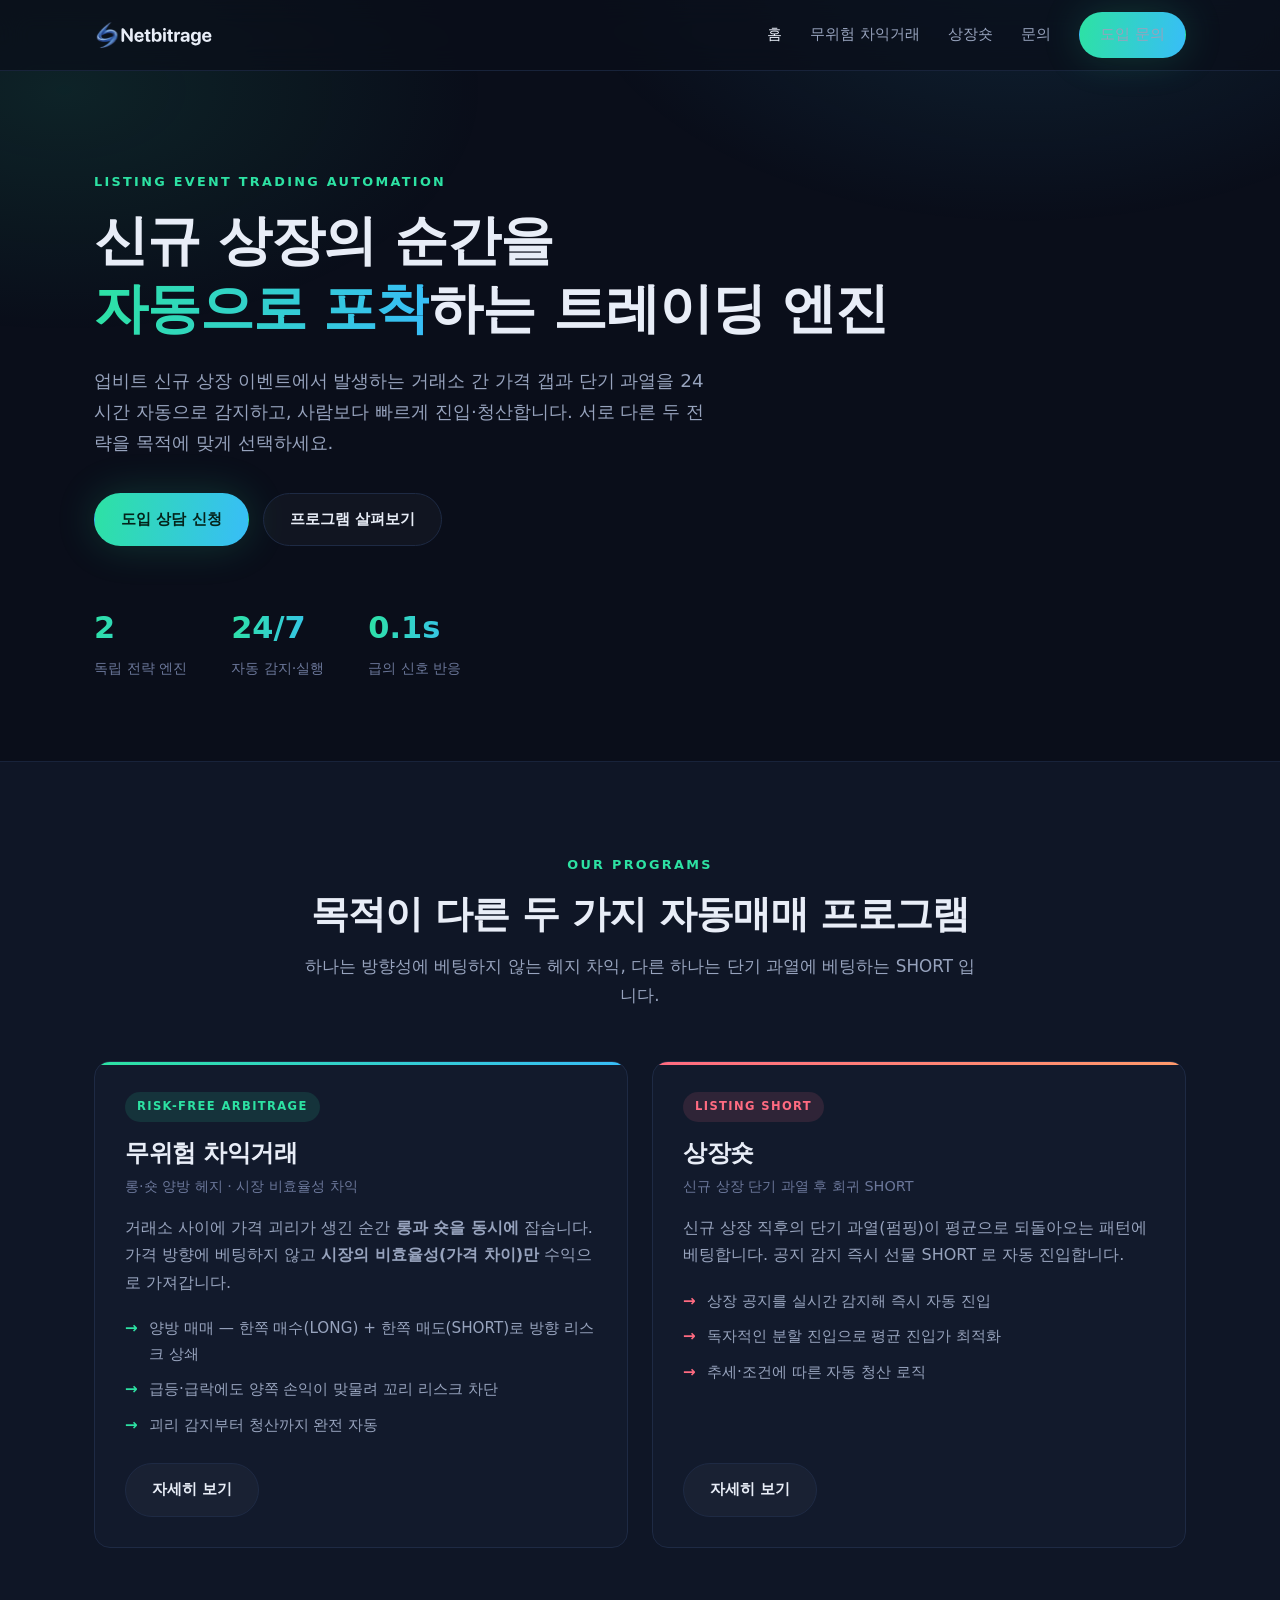
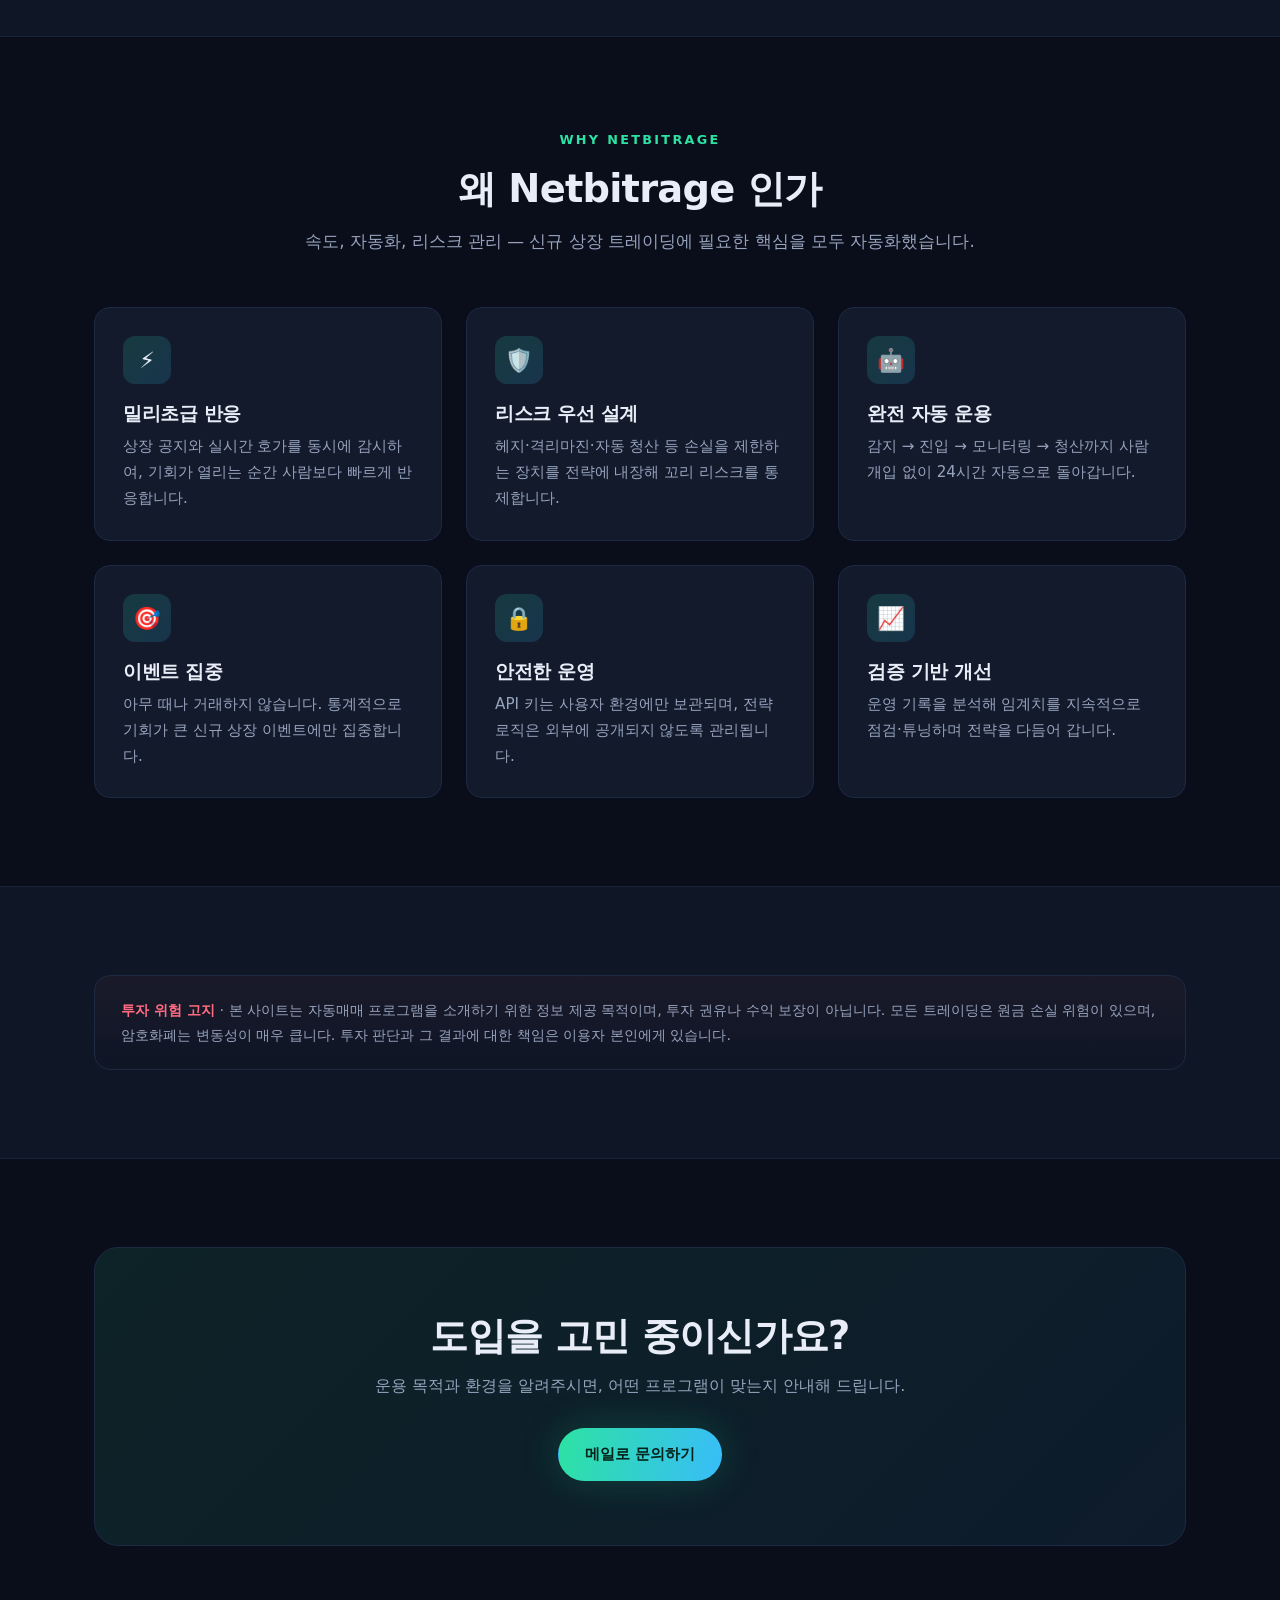
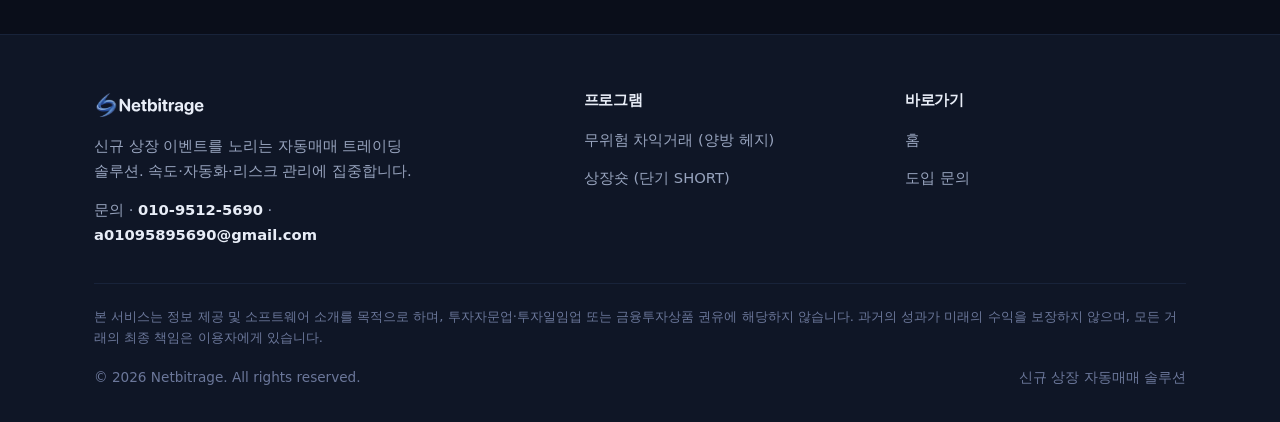
==== commit 2e51a79e: "번호 추가" ====
--- a/index.html
+++ b/index.html
@@ -159,6 +159,7 @@
         <div>
           <a class="logo" href="index.html"><img class="logo-img" src="image/logo-netbitrage.svg" alt="Netbitrage" /></a>
           <p>신규 상장 이벤트를 노리는 자동매매 트레이딩 솔루션. 속도·자동화·리스크 관리에 집중합니다.</p>
+          <p class="footer-contact">문의 · <a href="tel:+821095125690">010-9512-5690</a> · <a href="mailto:a01095895690@gmail.com">a01095895690@gmail.com</a></p>
         </div>
         <div class="footer-col">
           <h4>프로그램</h4>
--- a/css/style.css
+++ b/css/style.css
@@ -412,6 +412,10 @@
 .field input:focus, .field select:focus, .field textarea:focus { outline: none; border-color: var(--accent); }
 .field textarea { resize: vertical; min-height: 120px; }
 .field select { appearance: none; cursor: pointer; }
+.field-hint { font-size: 0.78rem; color: var(--text-muted); margin-top: 6px; line-height: 1.5; }
+.field-warn { font-size: 0.82rem; color: var(--accent-down); margin-top: 6px; line-height: 1.5; display: none; }
+.field-warn.show { display: block; }
+.field input.invalid { border-color: var(--accent-down); }
 
 .hp { position: absolute; left: -9999px; opacity: 0; height: 0; width: 0; }
 
@@ -425,6 +429,9 @@
 .footer-grid { display: grid; grid-template-columns: 1.6fr 1fr 1fr; gap: 40px; margin-bottom: 36px; }
 .footer-grid .logo { margin-bottom: 14px; }
 .footer-grid p { color: var(--text-muted); font-size: 0.92rem; max-width: 320px; }
+.footer-contact { margin-top: 14px; font-size: 0.92rem; }
+.footer-contact a { color: var(--text); font-weight: 600; }
+.footer-contact a:hover { color: var(--accent); }
 .footer-col h4 { font-size: 0.95rem; margin-bottom: 16px; color: var(--text); }
 .footer-col ul { list-style: none; display: flex; flex-direction: column; gap: 10px; }
 .footer-col a { color: var(--text-muted); font-size: 0.92rem; }
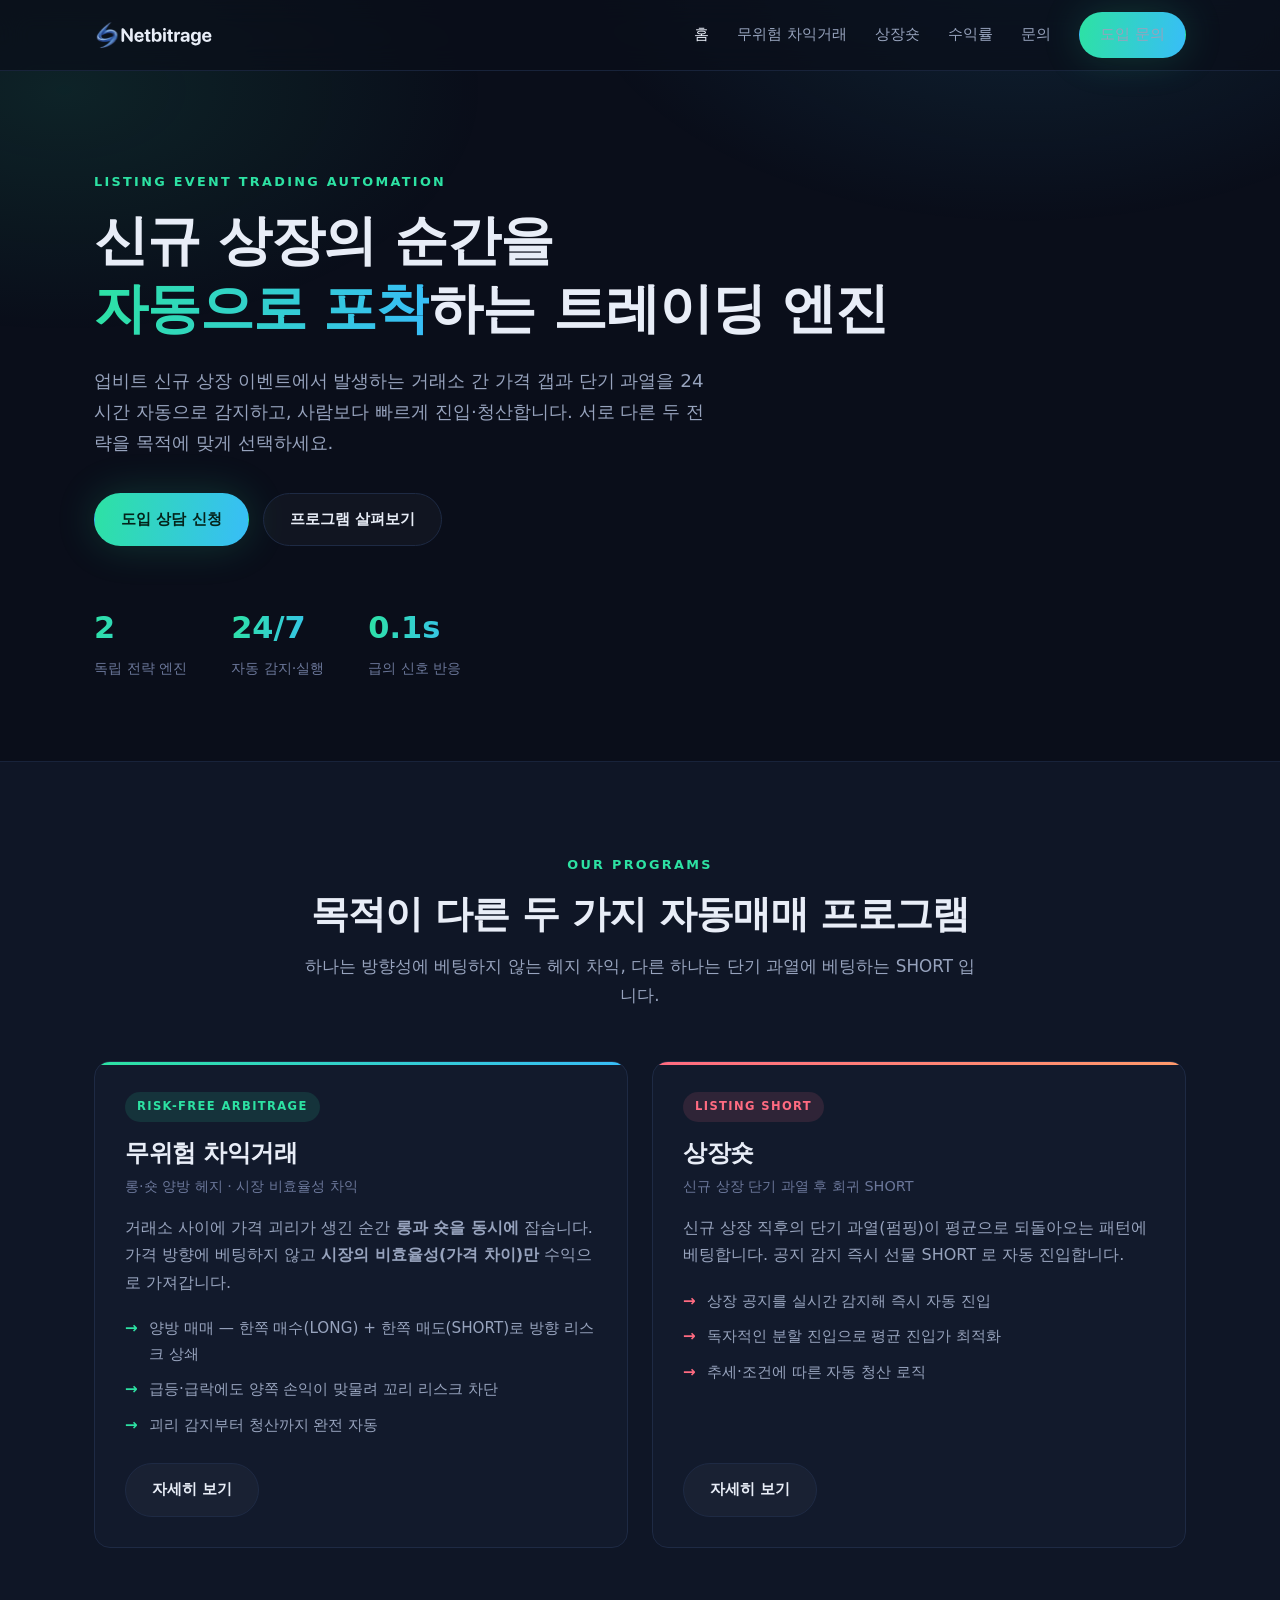
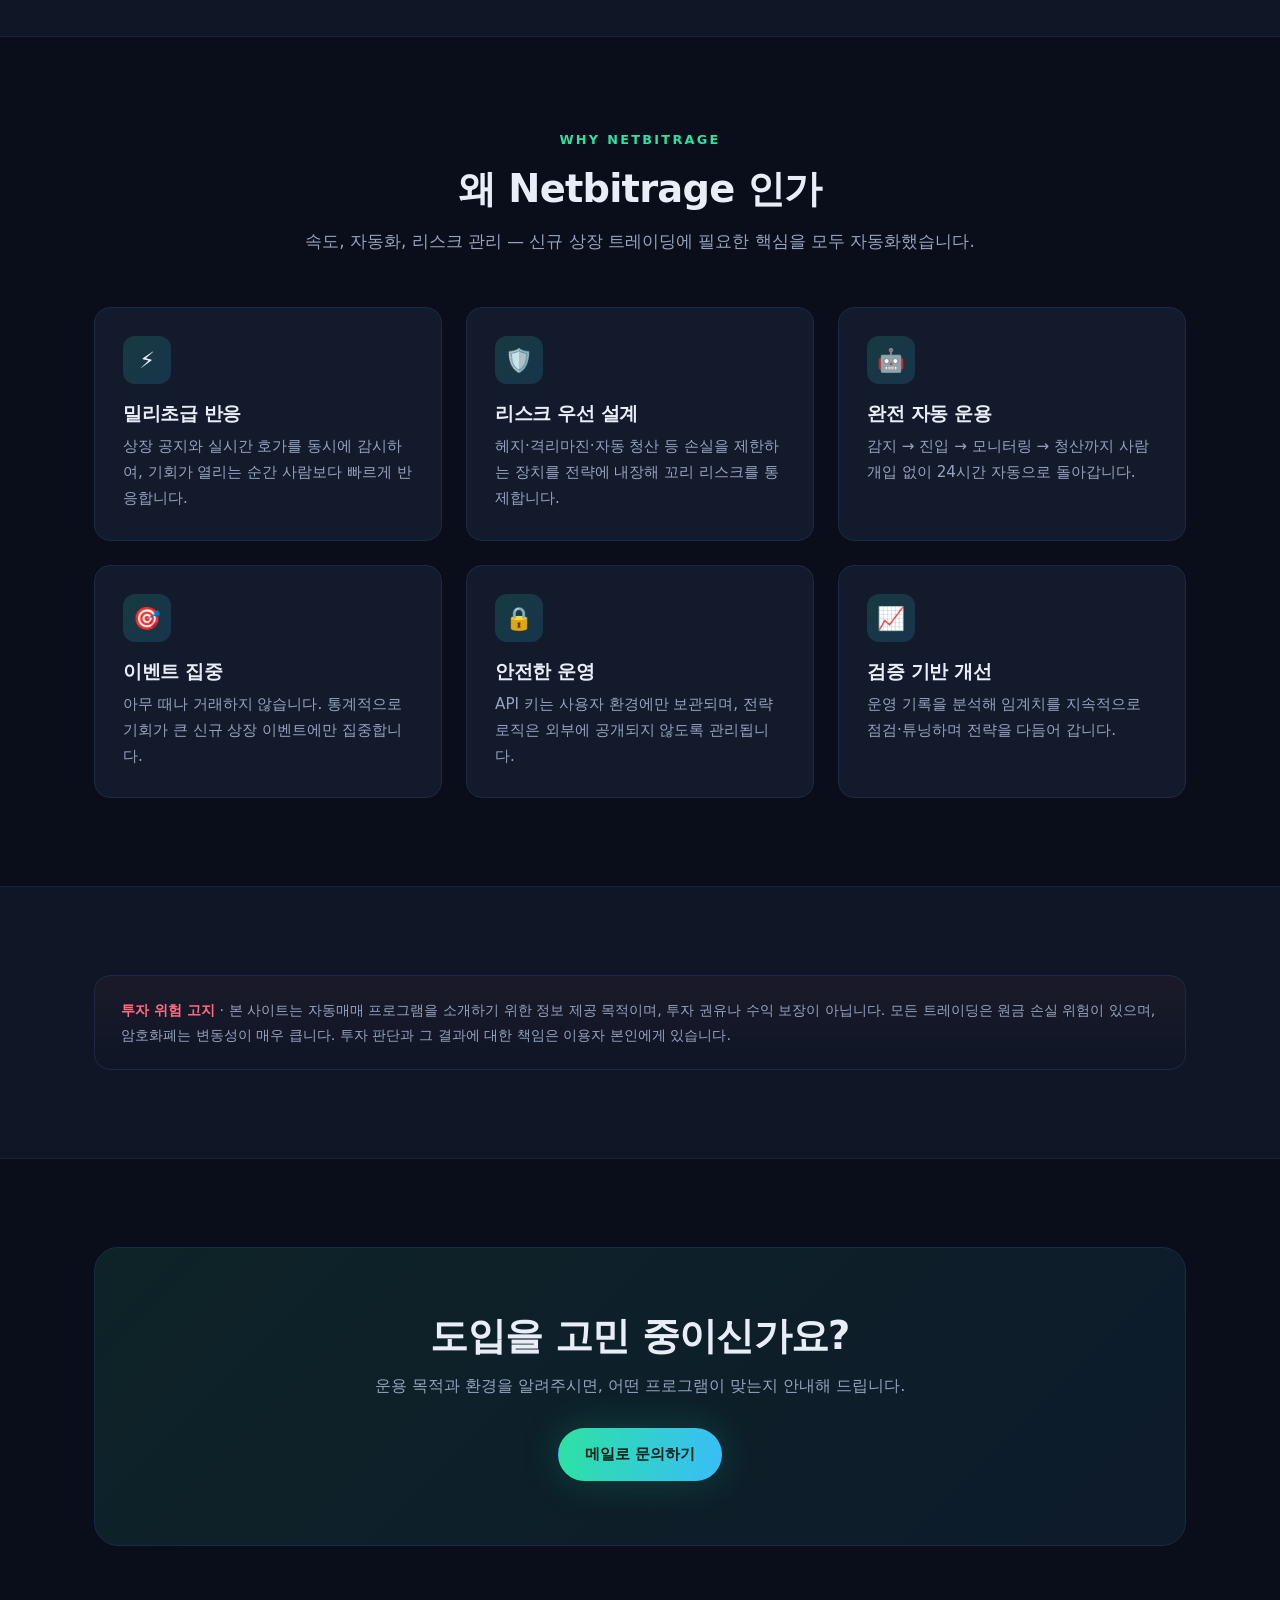
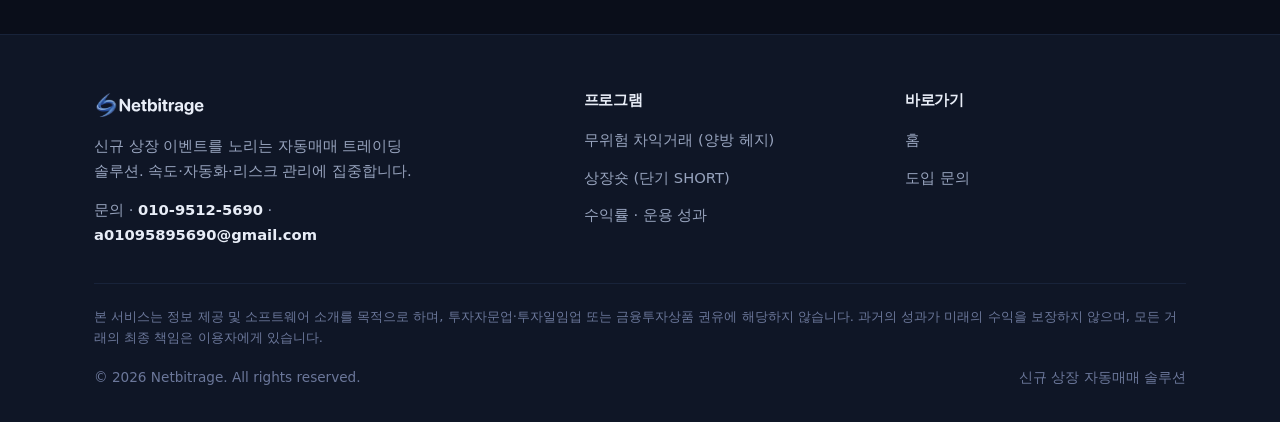
==== commit 4a3b1b0c: "수익율 추가" ====
--- a/index.html
+++ b/index.html
@@ -17,6 +17,7 @@
         <a href="index.html" class="active">홈</a>
         <a href="arbitrage.html">무위험 차익거래</a>
         <a href="short.html">상장숏</a>
+        <a href="performance.html">수익률</a>
         <a href="contact.html">문의</a>
         <a href="contact.html" class="btn btn--primary">도입 문의</a>
       </nav>
@@ -166,6 +167,7 @@
           <ul>
             <li><a href="arbitrage.html">무위험 차익거래 (양방 헤지)</a></li>
             <li><a href="short.html">상장숏 (단기 SHORT)</a></li>
+            <li><a href="performance.html">수익률 · 운용 성과</a></li>
           </ul>
         </div>
         <div class="footer-col">
--- a/css/style.css
+++ b/css/style.css
@@ -423,6 +423,65 @@
 .form-msg.show { display: block; }
 .form-msg.success { background: rgba(45,226,163,0.12); color: var(--accent); border: 1px solid rgba(45,226,163,0.3); }
 .form-msg.error { background: rgba(255,107,129,0.1); color: var(--accent-down); border: 1px solid rgba(255,107,129,0.3); }
+
+/* ---------- 성과(수익률) 페이지 ---------- */
+.perf-block { margin-bottom: 30px; }
+.perf-head {
+  display: flex;
+  align-items: center;
+  gap: 14px;
+  margin-bottom: 22px;
+  flex-wrap: wrap;
+}
+.perf-head .tag {
+  font-size: 0.72rem;
+  letter-spacing: 0.12em;
+  text-transform: uppercase;
+  padding: 5px 12px;
+  border-radius: 999px;
+  background: rgba(45, 226, 163, 0.12);
+  color: var(--accent);
+  font-weight: 700;
+}
+.perf-head.is-short .tag { background: rgba(255, 107, 129, 0.12); color: var(--accent-down); }
+.perf-head h2 { font-size: 1.5rem; }
+.perf-head .meta { color: var(--text-dim); font-size: 0.85rem; }
+
+.stat-grid { display: grid; grid-template-columns: repeat(4, 1fr); gap: 16px; }
+.stat-card {
+  background: var(--bg-card);
+  border: 1px solid var(--border);
+  border-radius: var(--radius);
+  padding: 22px 22px 20px;
+}
+.stat-card .k { color: var(--text-dim); font-size: 0.82rem; margin-bottom: 10px; }
+.stat-card .v { font-size: 1.8rem; font-weight: 800; letter-spacing: -0.02em; }
+.stat-card .v small { font-size: 0.85rem; font-weight: 600; color: var(--text-muted); }
+.stat-card .v.pos { color: var(--accent-up); }
+.stat-card .v.neg { color: var(--accent-down); }
+.stat-card .sub { color: var(--text-dim); font-size: 0.8rem; margin-top: 6px; }
+
+.report-actions { margin-top: 22px; display: flex; gap: 12px; flex-wrap: wrap; }
+.report-embed {
+  border: 1px solid var(--border);
+  border-radius: var(--radius);
+  overflow: hidden;
+  margin-top: 20px;
+  background: #0b0f1a;
+}
+.report-embed iframe { width: 100%; height: 760px; border: 0; display: block; }
+.report-embed .embed-bar {
+  display: flex; align-items: center; justify-content: space-between; gap: 10px;
+  padding: 10px 16px; border-bottom: 1px solid var(--border);
+  background: var(--bg-soft); color: var(--text-dim); font-size: 0.82rem;
+}
+.report-embed .embed-bar a { color: var(--accent); font-weight: 600; }
+
+@media (max-width: 900px) { .stat-grid { grid-template-columns: repeat(2, 1fr); } }
+@media (max-width: 680px) {
+  .stat-grid { grid-template-columns: 1fr 1fr; }
+  .report-embed iframe { height: 620px; }
+}
 
 /* ---------- 푸터 ---------- */
 .site-footer { border-top: 1px solid var(--border-soft); padding: 56px 0 32px; background: var(--bg-soft); }
